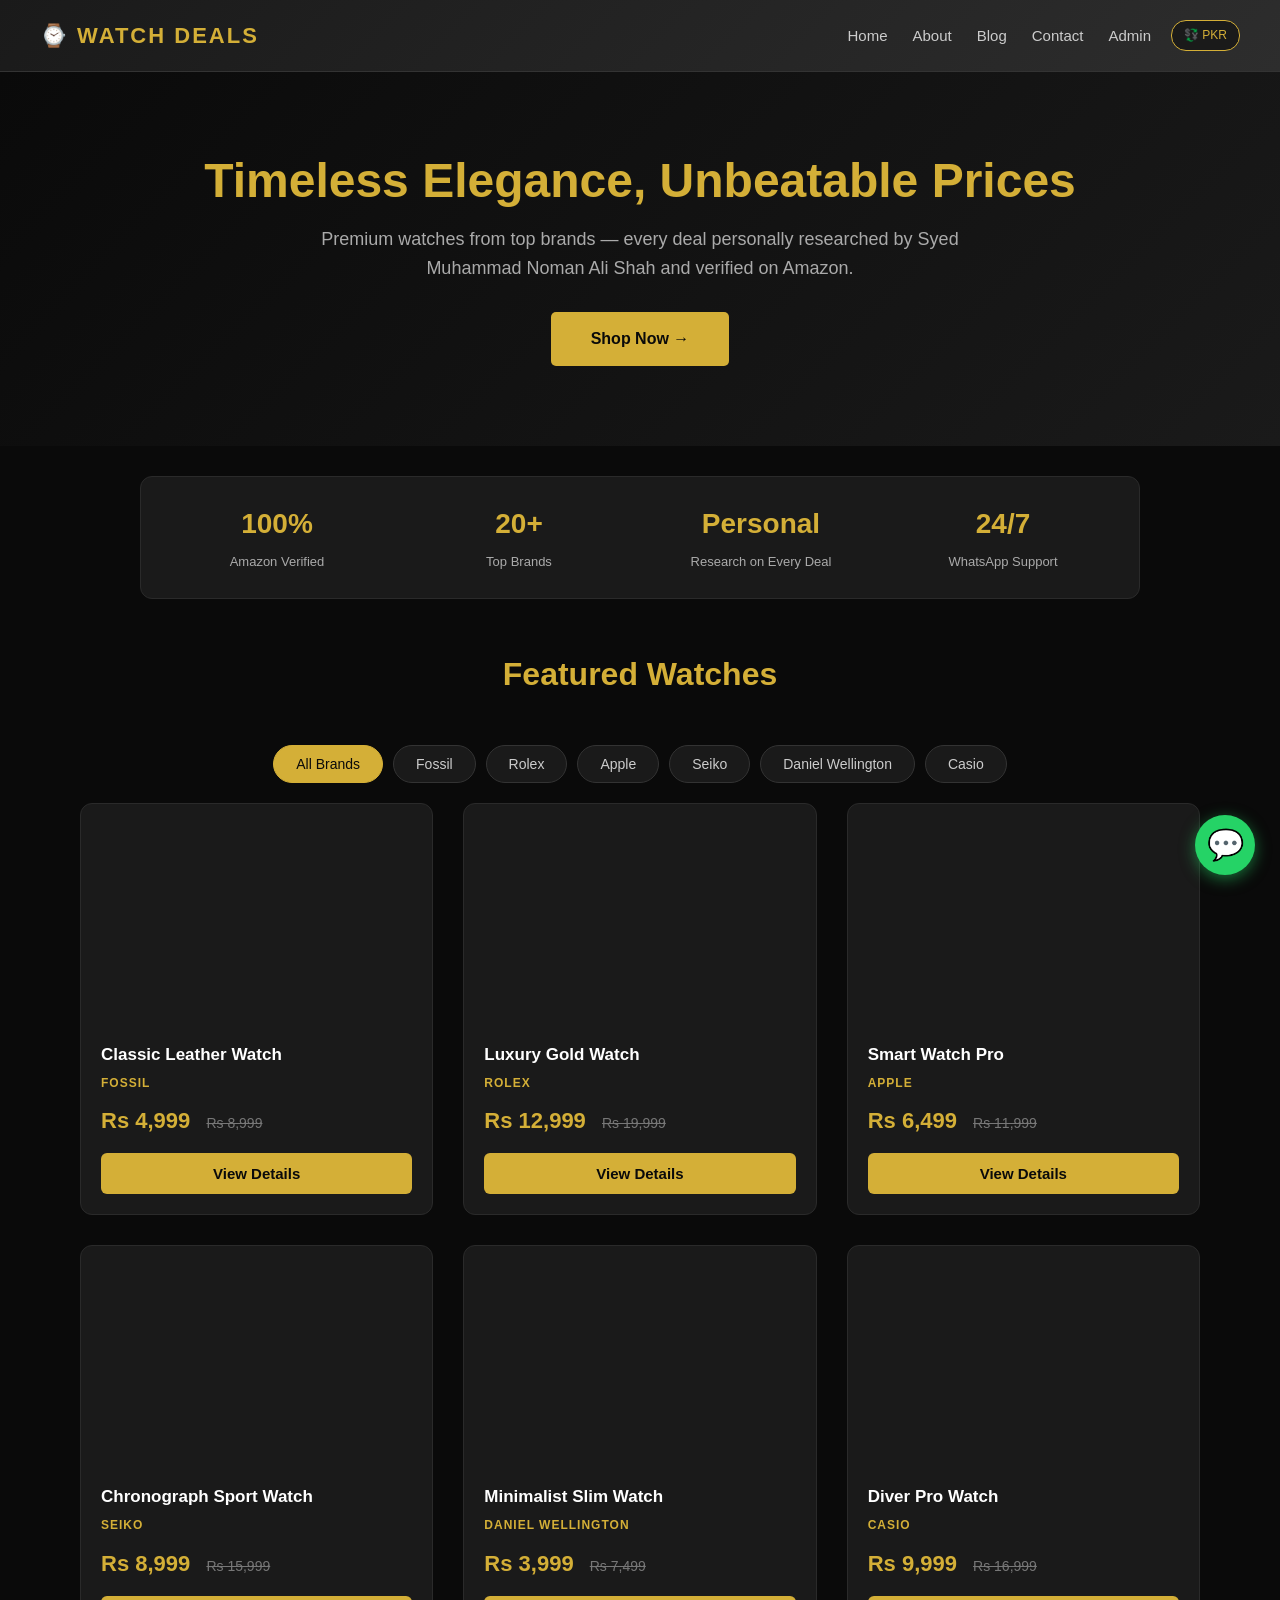
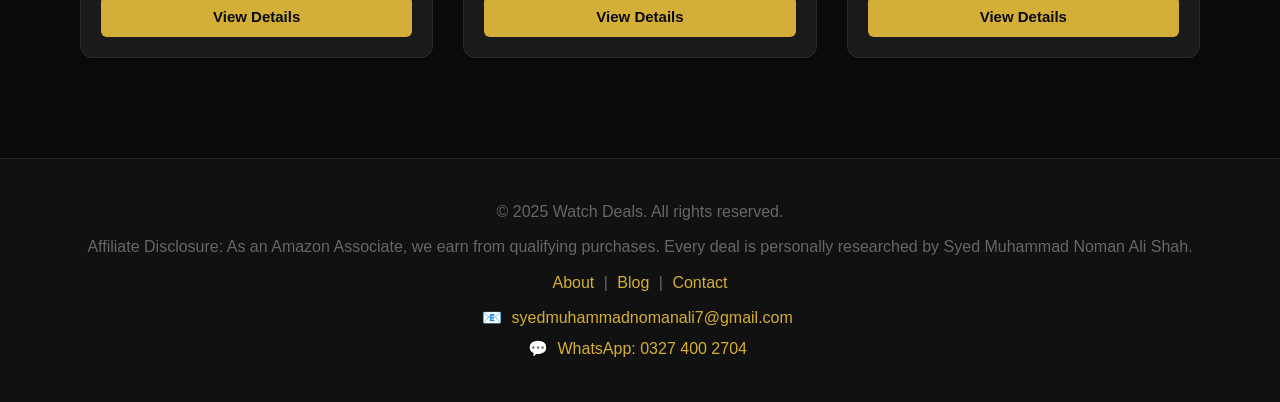
==== index.html @ 6b2c21fe "Update index.html" ====
<!DOCTYPE html>
<html lang="en">
<head>
  <meta charset="UTF-8">
  <meta name="viewport" content="width=device-width, initial-scale=1.0">
  <title>Luxury Watch Deals – Best Watches Online Pakistan | Amazon Verified</title>
  <meta name="description" content="Shop premium watches from top brands like Rolex, Casio, Seiko, Apple. Every deal researched on Amazon. Prices in your local currency.">
  <meta name="keywords" content="watches, luxury watches, smart watches, watch deals, buy watches online, Rolex Amazon, Casio, Seiko">
  <meta name="author" content="Syed Muhammad Noman Ali Shah">
  <link rel="canonical" href="https://watch-deals.vercel.app/">

  <script type="application/ld+json">
  {
    "@context": "https://schema.org",
    "@type": "Organization",
    "name": "Watch Deals",
    "founder": {
      "@type": "Person",
      "name": "Syed Muhammad Noman Ali Shah",
      "jobTitle": "Premium Watch Researcher",
      "email": "syedmuhammadnomanali7@gmail.com",
      "telephone": "+923274002704"
    }
  }
  </script>

  <style>
    :root { --gold: #d4af37; --gold-dark: #c49b2e; --dark-bg: #0a0a0a; --card-bg: #1a1a1a; --border: #2a2a2a; }
    * { margin: 0; padding: 0; box-sizing: border-box; }
    html { scroll-behavior: smooth; }
    body { font-family: 'Segoe UI', Arial, sans-serif; background: var(--dark-bg); color: #fff; line-height: 1.6; overflow-x: hidden; }
    img { max-width: 100%; display: block; }
    a { color: var(--gold); text-decoration: none; }

    header { background: linear-gradient(135deg, #1a1a1a, #2d2d2d); padding: 18px 40px; display: flex; justify-content: space-between; align-items: center; position: sticky; top: 0; z-index: 100; border-bottom: 1px solid #333; flex-wrap: wrap; gap: 10px; }
    .logo { font-size: 22px; font-weight: bold; color: var(--gold); letter-spacing: 2px; }
    nav { display: flex; flex-wrap: wrap; gap: 5px; align-items: center; }
    nav a { color: #ccc; margin-left: 20px; font-size: 15px; }
    nav a:hover { color: var(--gold); }
    .currency-badge { background: var(--card-bg); border: 1px solid var(--gold); color: var(--gold); padding: 5px 12px; border-radius: 15px; font-size: 12px; margin-left: 15px; }

    .hero { text-align: center; padding: 80px 20px; background: linear-gradient(135deg, #0a0a0a, #1a1a1a); }
    .hero h1 { font-size: 48px; color: var(--gold); margin-bottom: 15px; line-height: 1.2; }
    .hero p { font-size: 18px; color: #aaa; max-width: 650px; margin: 0 auto 30px; }
    .hero .btn { background: var(--gold); color: var(--dark-bg); padding: 14px 40px; border: none; border-radius: 5px; font-size: 16px; font-weight: bold; cursor: pointer; text-decoration: none; display: inline-block; transition: transform 0.2s; }
    .hero .btn:hover { transform: scale(1.05); }

    .trust-badges { display: flex; flex-wrap: wrap; gap: 20px; justify-content: center; margin: 30px auto; padding: 25px; background: var(--card-bg); border-radius: 12px; border: 1px solid var(--border); max-width: 1000px; }
    .trust-badge { text-align: center; flex: 1; min-width: 130px; }
    .trust-badge .num { font-size: 28px; color: var(--gold); font-weight: bold; }
    .trust-badge .label { color: #aaa; font-size: 13px; margin-top: 5px; }

    .section-title { text-align: center; font-size: 32px; color: var(--gold); margin: 50px 0 25px; padding: 0 20px; }

    .brand-filters { display: flex; flex-wrap: wrap; gap: 10px; padding: 20px 40px; max-width: 1200px; margin: 0 auto; justify-content: center; }
    .brand-btn { background: var(--card-bg); color: #ccc; border: 1px solid #333; padding: 10px 22px; border-radius: 25px; cursor: pointer; transition: all 0.3s; font-size: 14px; font-weight: 500; }
    .brand-btn.active, .brand-btn:hover { background: var(--gold); color: var(--dark-bg); border-color: var(--gold); }

    .products { display: grid; grid-template-columns: repeat(auto-fit, minmax(280px, 1fr)); gap: 30px; padding: 0 40px 60px; max-width: 1200px; margin: 0 auto; }
    .product-card { background: var(--card-bg); border-radius: 12px; overflow: hidden; border: 1px solid var(--border); transition: transform 0.3s, border-color 0.3s; cursor: pointer; display: flex; flex-direction: column; }
    .product-card:hover { transform: translateY(-5px); border-color: var(--gold); }
    .product-card img { width: 100%; height: 220px; object-fit: cover; transition: transform 0.4s; }
    .product-card:hover img { transform: scale(1.05); }
    .product-info { padding: 20px; display: flex; flex-direction: column; flex-grow: 1; }
    .product-info h3 { font-size: 17px; margin-bottom: 8px; color: #fff; line-height: 1.3; }
    .brand-tag { font-size: 12px; color: var(--gold); font-weight: 600; margin-bottom: 10px; text-transform: uppercase; letter-spacing: 1px; }
    .product-info .price { font-size: 22px; color: var(--gold); font-weight: bold; margin-bottom: 15px; margin-top: auto; }
    .product-info .price span { font-size: 14px; color: #777; text-decoration: line-through; margin-left: 10px; font-weight: normal; }
    .buy-btn { display: block; width: 100%; text-align: center; background: var(--gold); color: var(--dark-bg); padding: 12px; border-radius: 6px; text-decoration: none; font-weight: bold; transition: background 0.3s; border: none; cursor: pointer; font-size: 15px; }
    .buy-btn:hover { background: var(--gold-dark); }

    /* MODAL */
    .modal { display: none; position: fixed; top: 0; left: 0; width: 100%; height: 100%; background: rgba(0,0,0,0.9); z-index: 1000; justify-content: center; align-items: center; padding: 20px; overflow-y: auto; }
    .modal.active { display: flex; }
    .modal-content { background: var(--card-bg); border-radius: 16px; max-width: 950px; width: 100%; max-height: 90vh; overflow-y: auto; position: relative; border: 1px solid var(--border); }
    .modal-close { position: absolute; top: 15px; right: 15px; background: rgba(0,0,0,0.7); color: var(--gold); border: none; font-size: 28px; width: 40px; height: 40px; border-radius: 50%; cursor: pointer; z-index: 10; display: flex; align-items: center; justify-content: center; }
    .modal-close:hover { background: var(--gold); color: var(--dark-bg); }
    .modal-body { display: flex; gap: 25px; padding: 30px; }
    .modal-gallery { flex: 1; min-width: 250px; }
    .modal-main-img { width: 100%; height: 320px; object-fit: cover; border-radius: 10px; margin-bottom: 12px; background: #0a0a0a; }
    .modal-thumbnails { display: flex; gap: 8px; flex-wrap: wrap; }
    .modal-thumbnails img { width: 60px; height: 60px; object-fit: cover; border-radius: 6px; cursor: pointer; border: 2px solid transparent; transition: border-color 0.3s; }
    .modal-thumbnails img:hover, .modal-thumbnails img.active { border-color: var(--gold); }

    .modal-info { flex: 1; min-width: 250px; }
    .modal-info h2 { color: #fff; font-size: 22px; margin-bottom: 8px; }
    .modal-brand { color: var(--gold); font-size: 14px; font-weight: 600; text-transform: uppercase; letter-spacing: 1px; margin-bottom: 15px; }
    .modal-price { margin-bottom: 18px; }
    .modal-price .discounted { font-size: 28px; color: var(--gold); font-weight: bold; margin-right: 12px; }
    .modal-price .original { font-size: 16px; color: #777; text-decoration: line-through; }
    .modal-buy { font-size: 16px; padding: 15px; margin-bottom: 22px; }
    .modal-section-title { color: var(--gold); font-size: 14px; font-weight: 600; margin-bottom: 8px; margin-top: 18px; text-transform: uppercase; letter-spacing: 1px; border-bottom: 1px solid var(--border); padding-bottom: 6px; }
    .modal-desc { color: #ccc; font-size: 15px; line-height: 1.7; margin-bottom: 15px; }
    .modal-video iframe { width: 100%; height: 220px; border-radius: 10px; border: none; }

    footer { text-align: center; padding: 40px 20px; background: #111; color: #666; border-top: 1px solid #222; margin-top: 40px; }
    footer a { color: var(--gold); margin: 0 5px; }

    .whatsapp-float { position: fixed; bottom: 25px; right: 25px; width: 60px; height: 60px; background: #25D366; color: #fff; border-radius: 50%; display: flex; align-items: center; justify-content: center; font-size: 30px; text-decoration: none; box-shadow: 0 4px 15px rgba(37,211,102,0.5); z-index: 999; transition: transform 0.3s; }
    .whatsapp-float:hover { transform: scale(1.1); }

    @media (max-width: 900px) { .modal-body { flex-direction: column; } .modal-main-img { height: 250px; } }
    @media (max-width: 600px) {
      header { flex-direction: column; padding: 15px; gap: 12px; }
      nav { justify-content: center; width: 100%; }
      nav a { margin: 0 8px; font-size: 13px; }
      .hero h1 { font-size: 30px; }
      .section-title { font-size: 24px; }
      .products { padding: 0 15px 40px; gap: 20px; }
      .modal-body { padding: 20px; }
      .modal-info h2 { font-size: 19px; }
      .modal-price .discounted { font-size: 24px; }
      .whatsapp-float { width: 50px; height: 50px; font-size: 24px; bottom: 15px; right: 15px; }
    }
  </style>
  <link rel="icon" href="data:image/svg+xml,<svg xmlns=%22http://www.w3.org/2000/svg%22 viewBox=%220 0 100 100%22><text y=%22.9em%22 font-size=%2290%22>⌚</text></svg>">
</head>
<body>

<header>
  <div class="logo">⌚ WATCH DEALS</div>
  <nav>
    <a href="index.html">Home</a>
    <a href="about.html">About</a>
    <a href="blog.html">Blog</a>
    <a href="contact.html">Contact</a>
    <a href="admin.html">Admin</a>
    <span class="currency-badge" id="currencyBadge">💱 Loading...</span>
  </nav>
</header>

<section class="hero">
  <h1>Timeless Elegance, Unbeatable Prices</h1>
  <p>Premium watches from top brands — every deal personally researched by Syed Muhammad Noman Ali Shah and verified on Amazon.</p>
  <a href="#products" class="btn">Shop Now →</a>
</section>

<section class="trust-badges">
  <div class="trust-badge"><div class="num">100%</div><div class="label">Amazon Verified</div></div>
  <div class="trust-badge"><div class="num">20+</div><div class="label">Top Brands</div></div>
  <div class="trust-badge"><div class="num">Personal</div><div class="label">Research on Every Deal</div></div>
  <div class="trust-badge"><div class="num">24/7</div><div class="label">WhatsApp Support</div></div>
</section>

<h2 class="section-title" id="products">Featured Watches</h2>

<section class="brand-filters" id="brandFilters"></section>
<main class="products" id="productGrid"></main>

<div id="quickViewModal" class="modal" role="dialog" aria-modal="true">
  <div class="modal-content">
    <button class="modal-close" id="closeModal" aria-label="Close">&times;</button>
    <div class="modal-body">
      <div class="modal-gallery">
        <img id="modalMainImage" src="" alt="Product Image" class="modal-main-img">
        <div class="modal-thumbnails" id="modalThumbnails"></div>
      </div>
      <div class="modal-info">
        <h2 id="modalTitle"></h2>
        <p id="modalBrand" class="modal-brand"></p>
        <div class="modal-price">
          <span id="modalDiscountedPrice" class="discounted"></span>
          <span id="modalOriginalPrice" class="original"></span>
        </div>
        <a id="modalBuyBtn" href="#" target="_blank" rel="noopener noreferrer sponsored" class="buy-btn modal-buy">Buy Now on Amazon →</a>
        <div class="modal-section-title">📝 Description</div>
        <p id="modalDescription" class="modal-desc"></p>
        <div id="modalVideoSection" style="display:none;">
          <div class="modal-section-title">🎥 Video</div>
          <div id="modalVideoContainer" class="modal-video"></div>
        </div>
      </div>
    </div>
  </div>
</div>

<footer>
  <p>© 2025 Watch Deals. All rights reserved.</p>
  <p style="margin-top:10px;">Affiliate Disclosure: As an Amazon Associate, we earn from qualifying purchases. Every deal is personally researched by Syed Muhammad Noman Ali Shah.</p>
  <p style="margin-top:10px;">
    <a href="about.html">About</a> | <a href="blog.html">Blog</a> | <a href="contact.html">Contact</a>
  </p>
  <p style="margin-top:10px;">📧 <a href="mailto:syedmuhammadnomanali7@gmail.com">syedmuhammadnomanali7@gmail.com</a></p>
  <p style="margin-top:5px;">💬 <a href="https://wa.me/923274002704" target="_blank">WhatsApp: 0327 400 2704</a></p>
</footer>

<a href="https://wa.me/923274002704" class="whatsapp-float" target="_blank">💬</a>

<script>
// ============ CURRENCY RATES ============
const currencyRates = {
  PKR: { rate: 1, symbol: 'Rs ', code: 'PKR' },
  USD: { rate: 0.0036, symbol: '$', code: 'USD' },
  EUR: { rate: 0.0033, symbol: '€', code: 'EUR' },
  GBP: { rate: 0.0028, symbol: '£', code: 'GBP' },
  INR: { rate: 0.30, symbol: '₹', code: 'INR' },
  AED: { rate: 0.013, symbol: 'AED ', code: 'AED' },
  SAR: { rate: 0.013, symbol: 'SAR ', code: 'SAR' },
  CAD: { rate: 0.0049, symbol: 'C$', code: 'CAD' },
  AUD: { rate: 0.0055, symbol: 'A$', code: 'AUD' },
  BDT: { rate: 0.44, symbol: '৳', code: 'BDT' },
  MYR: { rate: 0.016, symbol: 'RM ', code: 'MYR' },
  TRY: { rate: 0.12, symbol: '₺', code: 'TRY' }
};

let currentCurrency = currencyRates.PKR;

// ============ TIMEZONE → COUNTRY MAP ============
const tzToCountry = {
  'Asia/Karachi': { code: 'PK', name: 'Pakistan', flag: '🇵🇰' },
  'Asia/Kolkata': { code: 'IN', name: 'India', flag: '🇮🇳' },
  'Asia/Calcutta': { code: 'IN', name: 'India', flag: '🇮🇳' },
  'Asia/Dhaka': { code: 'BD', name: 'Bangladesh', flag: '🇧🇩' },
  'Asia/Dubai': { code: 'AE', name: 'UAE', flag: '🇦🇪' },
  'Asia/Riyadh': { code: 'SA', name: 'Saudi Arabia', flag: '🇸🇦' },
  'Asia/Kuala_Lumpur': { code: 'MY', name: 'Malaysia', flag: '🇲🇾' },
  'Asia/Istanbul': { code: 'TR', name: 'Turkey', flag: '🇹🇷' },
  'Asia/Tokyo': { code: 'JP', name: 'Japan', flag: '🇯🇵' },
  'Asia/Shanghai': { code: 'CN', name: 'China', flag: '🇨🇳' },
  'Asia/Singapore': { code: 'SG', name: 'Singapore', flag: '🇸🇬' },
  'America/New_York': { code: 'US', name: 'USA', flag: '🇺🇸' },
  'America/Los_Angeles': { code: 'US', name: 'USA', flag: '🇺🇸' },
  'America/Chicago': { code: 'US', name: 'USA', flag: '🇺🇸' },
  'America/Denver': { code: 'US', name: 'USA', flag: '🇺🇸' },
  'America/Toronto': { code: 'CA', name: 'Canada', flag: '🇨🇦' },
  'America/Vancouver': { code: 'CA', name: 'Canada', flag: '🇨🇦' },
  'Europe/London': { code: 'GB', name: 'UK', flag: '🇬🇧' },
  'Europe/Paris': { code: 'FR', name: 'France', flag: '🇫🇷' },
  'Europe/Berlin': { code: 'DE', name: 'Germany', flag: '🇩🇪' },
  'Europe/Rome': { code: 'IT', name: 'Italy', flag: '🇮🇹' },
  'Europe/Madrid': { code: 'ES', name: 'Spain', flag: '🇪🇸' },
  'Europe/Amsterdam': { code: 'NL', name: 'Netherlands', flag: '🇳🇱' },
  'Australia/Sydney': { code: 'AU', name: 'Australia', flag: '🇦🇺' },
  'Australia/Melbourne': { code: 'AU', name: 'Australia', flag: '🇦🇺' }
};

let currentCountry = { code: 'PK', name: 'Pakistan', flag: '🇵🇰' };

function detectCountry() {
  try {
    const tz = Intl.DateTimeFormat().resolvedOptions().timeZone || '';
    currentCountry = tzToCountry[tz] || { code: 'XX', name: 'Unknown', flag: '🌍' };
  } catch (err) {
    currentCountry = { code: 'XX', name: 'Unknown', flag: '🌍' };
  }
}

// ============ TIMEZONE → CURRENCY MAP ============
function detectCurrency() {
  let currencyCode = 'PKR';
  try {
    const tz = Intl.DateTimeFormat().resolvedOptions().timeZone || '';
    const tzMap = {
      'Asia/Karachi': 'PKR', 'Asia/Kolkata': 'INR', 'Asia/Calcutta': 'INR',
      'Asia/Dhaka': 'BDT', 'Asia/Dubai': 'AED', 'Asia/Riyadh': 'SAR',
      'Asia/Kuala_Lumpur': 'MYR', 'Asia/Istanbul': 'TRY', 'Asia/Tokyo': 'USD',
      'America/New_York': 'USD', 'America/Los_Angeles': 'USD', 'America/Chicago': 'USD',
      'America/Denver': 'USD', 'America/Toronto': 'CAD', 'America/Vancouver': 'CAD',
      'Europe/London': 'GBP', 'Europe/Paris': 'EUR', 'Europe/Berlin': 'EUR',
      'Europe/Rome': 'EUR', 'Europe/Madrid': 'EUR', 'Europe/Amsterdam': 'EUR',
      'Europe/Brussels': 'EUR', 'Australia/Sydney': 'AUD', 'Australia/Melbourne': 'AUD'
    };
    currencyCode = tzMap[tz] || 'PKR';
  } catch (err) { currencyCode = 'PKR'; }
  currentCurrency = currencyRates[currencyCode] || currencyRates.PKR;
  document.getElementById('currencyBadge').textContent = `💱 ${currentCurrency.code}`;
  
  // Country bhi detect karen
  detectCountry();
  
  renderProducts(products);
}

function convertPrice(pkrPrice) {
  const converted = pkrPrice * currentCurrency.rate;
  if (currentCurrency.code === 'PKR' || currentCurrency.code === 'INR' || currentCurrency.code === 'BDT') {
    return currentCurrency.symbol + Math.round(converted).toLocaleString();
  }
  return currentCurrency.symbol + converted.toFixed(2);
}

// ============ PRODUCT DATA ============
const defaultProducts = [
  {
    id: 1, name: "Classic Leather Watch", brand: "Fossil",
    originalPrice: 8999, discountedPrice: 4999,
    description: "Premium leather strap with stainless steel case. Water resistant. Verified on Amazon.",
    mainImage: "https://images.unsplash.com/photo-1524592094714-0f0654e20314?w=600&h=400&fit=crop",
    images: [
      "https://images.unsplash.com/photo-1524592094714-0f0654e20314?w=600&h=400&fit=crop",
      "https://images.unsplash.com/photo-1523170335258-f5ed11844a49?w=600&h=400&fit=crop"
    ],
    video: "",
    affiliateLink: "https://amzn.to/3TVOvP0"
  },
  {
    id: 2, name: "Luxury Gold Watch", brand: "Rolex",
    originalPrice: 19999, discountedPrice: 12999,
    description: "Elegant gold-plated design. Automatic movement, sapphire crystal. A timeless classic for any occasion.",
    mainImage: "https://images.unsplash.com/photo-1523170335258-f5ed11844a49?w=600&h=400&fit=crop",
    images: ["https://images.unsplash.com/photo-1523170335258-f5ed11844a49?w=600&h=400&fit=crop"],
    video: "",
    affiliateLink: "https://amzn.to/47LIvvw"
  },
  {
    id: 3, name: "Smart Watch Pro", brand: "Apple",
    originalPrice: 11999, discountedPrice: 6499,
    description: "AMOLED display, heart rate monitor, GPS tracking. Available on Amazon with fast delivery.",
    mainImage: "https://images.unsplash.com/photo-1547996160-81dfa63595aa?w=600&h=400&fit=crop",
    images: ["https://images.unsplash.com/photo-1547996160-81dfa63595aa?w=600&h=400&fit=crop"],
    video: "",
    affiliateLink: "https://amzn.to/4ySjdYH"
  },
  {
    id: 4, name: "Chronograph Sport Watch", brand: "Seiko",
    originalPrice: 15999, discountedPrice: 8999,
    description: "Chronograph with tachymeter bezel. Japanese movement, stainless steel construction.",
    mainImage: "https://images.unsplash.com/photo-1522312346375-d1a52e2b99b3?w=600&h=400&fit=crop",
    images: ["https://images.unsplash.com/photo-1522312346375-d1a52e2b99b3?w=600&h=400&fit=crop"],
    video: "",
    affiliateLink: "https://amzn.to/4hQEJG5"
  },
  {
    id: 5, name: "Minimalist Slim Watch", brand: "Daniel Wellington",
    originalPrice: 7499, discountedPrice: 3999,
    description: "Ultra-slim minimalist design with mesh strap. Lightweight and comfortable for everyday wear.",
    mainImage: "https://images.unsplash.com/photo-1594534475808-b18fc33b045e?w=600&h=400&fit=crop",
    images: ["https://images.unsplash.com/photo-1594534475808-b18fc33b045e?w=600&h=400&fit=crop"],
    video: "",
    affiliateLink: "https://amzn.to/3TVOvP0"
  },
  {
    id: 6, name: "Diver Pro Watch", brand: "Casio",
    originalPrice: 16999, discountedPrice: 9999,
    description: "200m water resistant, luminous hands, screw-down crown. Built for adventure.",
    mainImage: "https://images.unsplash.com/photo-1526045431048-f857369baa09?w=600&h=400&fit=crop",
    images: ["https://images.unsplash.com/photo-1526045431048-f857369baa09?w=600&h=400&fit=crop"],
    video: "",
    affiliateLink: "https://amzn.to/4yyoT9v"
  }
];

let products = JSON.parse(localStorage.getItem('watchProducts')) || defaultProducts;
if (!localStorage.getItem('watchProducts')) {
  localStorage.setItem('watchProducts', JSON.stringify(defaultProducts));
}

// ============ RENDER ============
function renderBrandFilters() {
  const brands = ['all', ...new Set(products.map(p => p.brand))];
  const container = document.getElementById('brandFilters');
  container.innerHTML = brands.map(b => 
    `<button class="brand-btn ${b === 'all' ? 'active' : ''}" data-brand="${b}">${b === 'all' ? 'All Brands' : b}</button>`
  ).join('');
  container.querySelectorAll('.brand-btn').forEach(btn => {
    btn.addEventListener('click', () => {
      container.querySelectorAll('.brand-btn').forEach(b => b.classList.remove('active'));
      btn.classList.add('active');
      const brand = btn.dataset.brand;
      const filtered = brand === 'all' ? products : products.filter(p => p.brand === brand);
      renderProducts(filtered);
    });
  });
}

function renderProducts(list) {
  const grid = document.getElementById('productGrid');
  if (!grid) return;
  grid.innerHTML = list.map(p => `
    <div class="product-card" onclick="openQuickView(${p.id})">
      <img src="${p.mainImage}" alt="${p.name} - ${p.brand}" loading="lazy" onerror="this.src='https://via.placeholder.com/600x400/1a1a1a/d4af37?text=Watch'">
      <div class="product-info">
        <h3>${p.name}</h3>
        <p class="brand-tag">${p.brand}</p>
        <div class="price">${convertPrice(p.discountedPrice)} <span>${convertPrice(p.originalPrice)}</span></div>
        <button class="buy-btn">View Details</button>
      </div>
    </div>
  `).join('');
}

function openQuickView(id) {
  const product = products.find(p => p.id === id);
  if (!product) return;

  const images = (product.images && product.images.length > 0) ? product.images : [product.mainImage];

  const mainImg = document.getElementById('modalMainImage');
  mainImg.src = images[0];
  mainImg.alt = product.name;
  mainImg.onerror = function() { this.src = 'https://via.placeholder.com/600x400/1a1a1a/d4af37?text=Watch'; };

  const thumbs = document.getElementById('modalThumbnails');
  if (images.length > 1) {
    thumbs.innerHTML = images.map((img, i) => 
      `<img src="${img}" alt="View ${i+1}" class="${i === 0 ? 'active' : ''}" onclick="switchModalImage('${img.replace(/'/g, "\\'")}', this)">`
    ).join('');
    thumbs.style.display = 'flex';
  } else {
    thumbs.innerHTML = '';
    thumbs.style.display = 'none';
  }

  document.getElementById('modalTitle').textContent = product.name;
  document.getElementById('modalBrand').textContent = product.brand;
  document.getElementById('modalDiscountedPrice').textContent = convertPrice(product.discountedPrice);
  document.getElementById('modalOriginalPrice').textContent = convertPrice(product.originalPrice);
  document.getElementById('modalDescription').textContent = product.description || 'No description available.';
  document.getElementById('modalBuyBtn').href = product.affiliateLink;

  const videoSection = document.getElementById('modalVideoSection');
  const videoContainer = document.getElementById('modalVideoContainer');
  if (product.video && product.video.trim() !== '') {
    videoContainer.innerHTML = `<iframe src="${product.video}" allowfullscreen title="${product.name} video"></iframe>`;
    videoSection.style.display = 'block';
  } else {
    videoContainer.innerHTML = '';
    videoSection.style.display = 'none';
  }

  document.getElementById('modalBuyBtn').onclick = () => trackClick(product);

  document.getElementById('quickViewModal').classList.add('active');
  document.body.style.overflow = 'hidden';
}

function switchModalImage(url, el) {
  document.getElementById('modalMainImage').src = url;
  document.querySelectorAll('.modal-thumbnails img').forEach(t => t.classList.remove('active'));
  el.classList.add('active');
}

function closeModal() {
  document.getElementById('quickViewModal').classList.remove('active');
  document.body.style.overflow = '';
}

// ============ TRACK CLICK WITH COUNTRY ============
function trackClick(product) {
  let clicks = JSON.parse(localStorage.getItem('watchClicks')) || [];
  clicks.push({
    productId: product.id,
    productName: product.name,
    brand: product.brand,
    currency: currentCurrency.code,
    country: currentCountry.name,
    countryCode: currentCountry.code,
    countryFlag: currentCountry.flag,
    date: new Date().toISOString().split('T')[0],
    timestamp: Date.now()
  });
  localStorage.setItem('watchClicks', JSON.stringify(clicks));
}

// ============ INIT ============
document.addEventListener('DOMContentLoaded', () => {
  renderBrandFilters();
  renderProducts(products);
  detectCurrency();

  document.getElementById('closeModal').addEventListener('click', closeModal);
  document.getElementById('quickViewModal').addEventListener('click', (e) => {
    if (e.target.id === 'quickViewModal') closeModal();
  });
  document.addEventListener('keydown', (e) => {
    if (e.key === 'Escape') closeModal();
  });
});
</script>

</body>
</html>
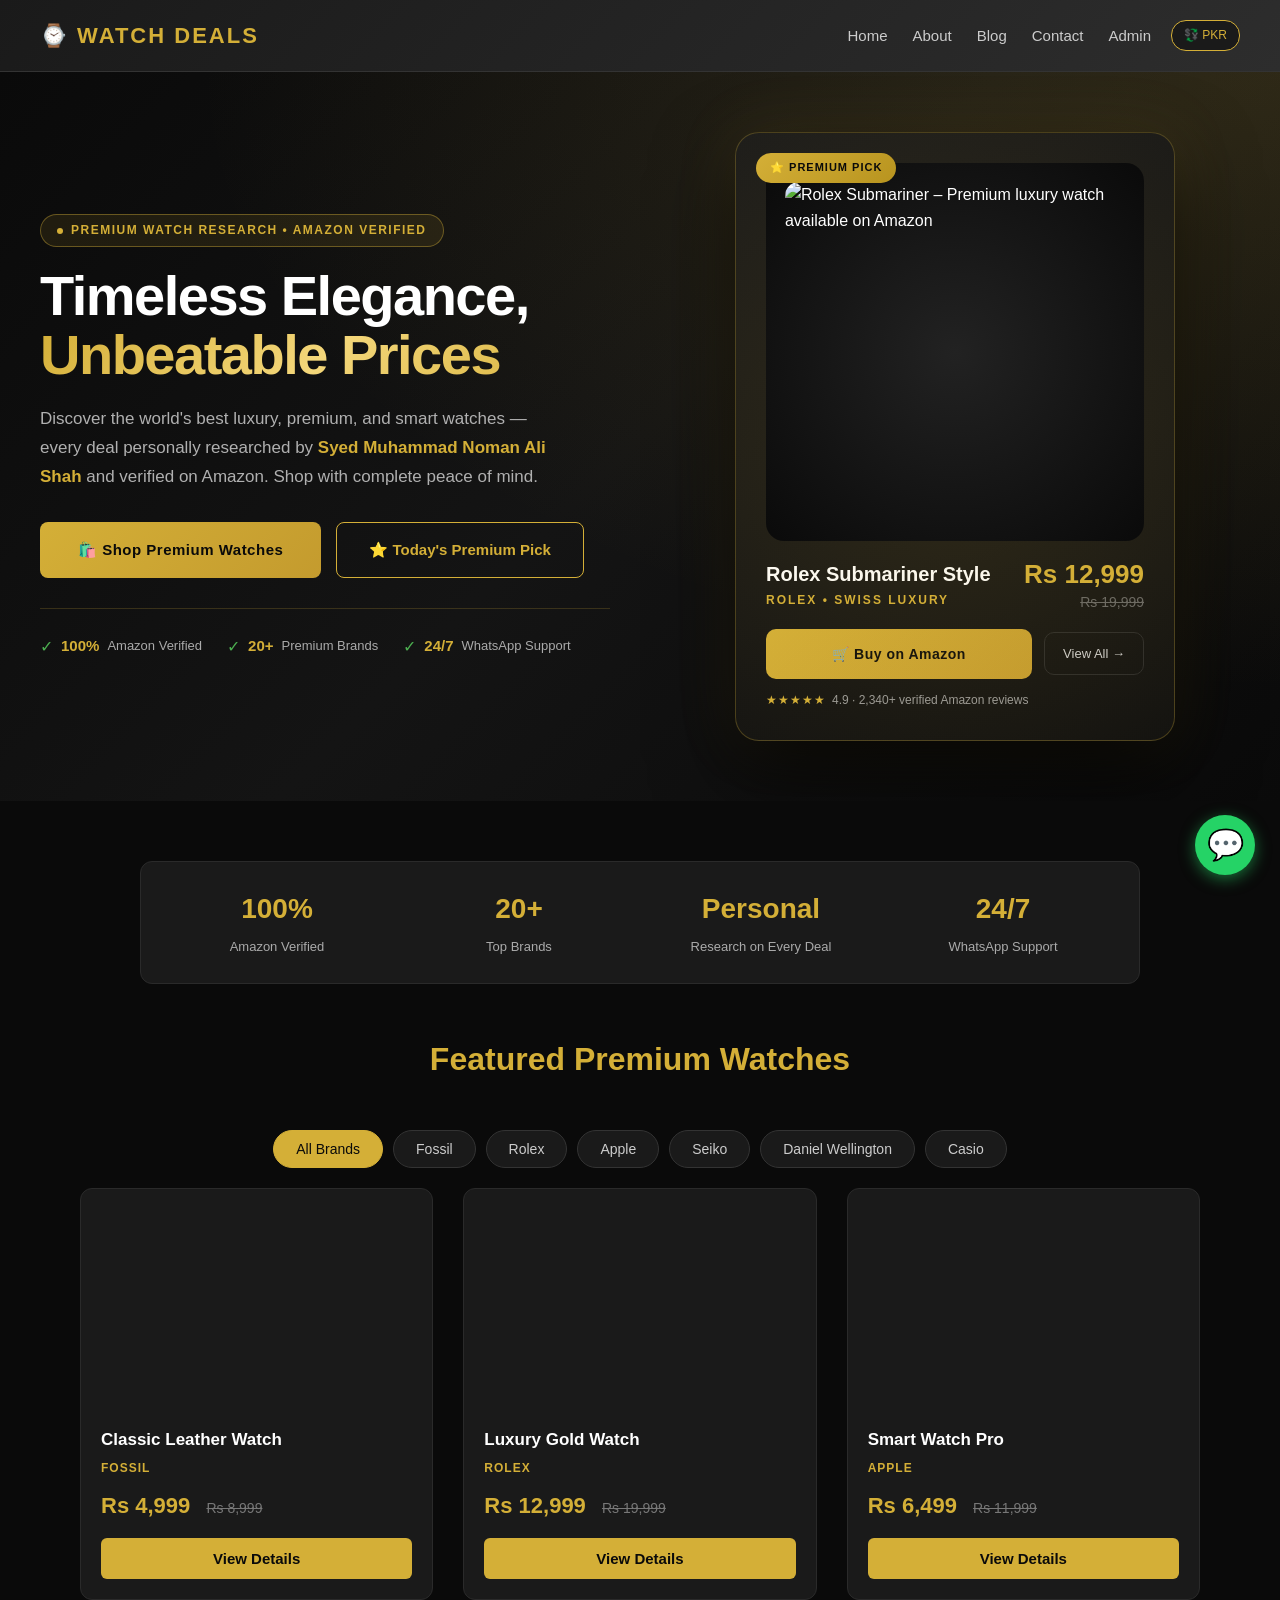
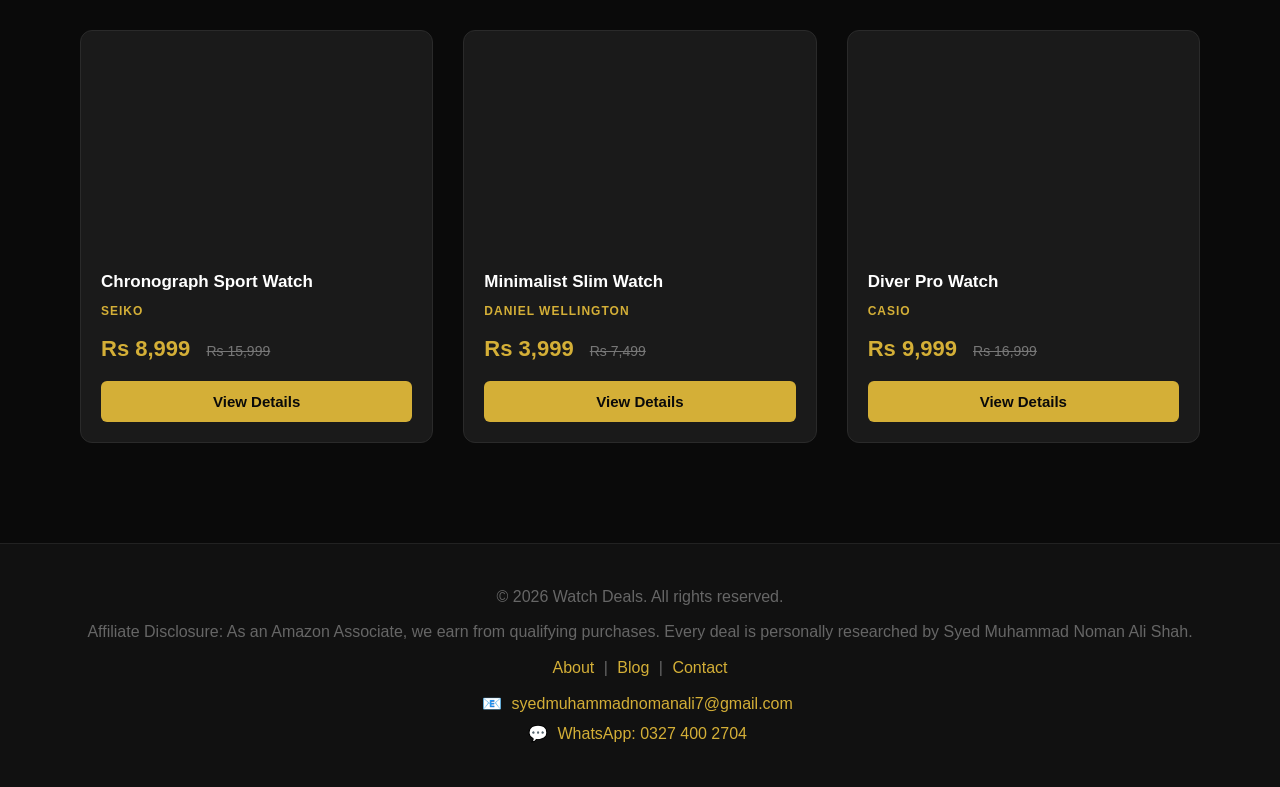
==== commit 1da43b54: "Update index.html" ====
--- a/index.html
+++ b/index.html
@@ -3,24 +3,38 @@
 <head>
   <meta charset="UTF-8">
   <meta name="viewport" content="width=device-width, initial-scale=1.0">
-  <title>Luxury Watch Deals – Best Watches Online Pakistan | Amazon Verified</title>
-  <meta name="description" content="Shop premium watches from top brands like Rolex, Casio, Seiko, Apple. Every deal researched on Amazon. Prices in your local currency.">
-  <meta name="keywords" content="watches, luxury watches, smart watches, watch deals, buy watches online, Rolex Amazon, Casio, Seiko">
+  <title>Watch Deals – Best Luxury, Premium & Smart Watches Online 2026 | Amazon Verified</title>
+  <meta name="description" content="Shop the best luxury watches, premium watches, smartwatches, and affordable watch deals online. Rolex, Casio, Seiko, Apple, Fossil, Omega — every deal personally researched by Syed Muhammad Noman Ali Shah and verified on Amazon.">
+  <meta name="keywords" content="best watches, luxury watches, premium watches, watch deals, buy watches online, Amazon watches, Rolex watches, Casio watches, Seiko watches, smartwatches, affordable watches, best watches for men 2026, dive watches, dress watches, automatic watches, watch deals Pakistan">
   <meta name="author" content="Syed Muhammad Noman Ali Shah">
-  <link rel="canonical" href="https://watch-deals.vercel.app/">
+  <meta name="robots" content="index, follow, max-image-preview:large">
+  <link rel="canonical" href="https://watch-deals-ruddy.vercel.app/index.html">
+
+  <meta property="og:title" content="Watch Deals – Best Luxury & Premium Watches Online">
+  <meta property="og:description" content="Premium watches from Rolex, Casio, Seiko, Apple & more — verified on Amazon.">
+  <meta property="og:type" content="website">
+  <meta property="og:url" content="https://watch-deals-ruddy.vercel.app/index.html">
+  <meta property="og:image" content="https://images.unsplash.com/photo-1523170335258-f5ed11844a49?w=1200&h=630&fit=crop">
+
+  <meta name="twitter:card" content="summary_large_image">
+  <meta name="twitter:title" content="Watch Deals – Best Luxury & Premium Watches Online">
+  <meta name="twitter:description" content="Premium watches — personally researched, Amazon verified.">
 
   <script type="application/ld+json">
   {
     "@context": "https://schema.org",
     "@type": "Organization",
     "name": "Watch Deals",
+    "url": "https://watch-deals-ruddy.vercel.app/",
+    "logo": "https://watch-deals-ruddy.vercel.app/favicon.png",
     "founder": {
       "@type": "Person",
       "name": "Syed Muhammad Noman Ali Shah",
       "jobTitle": "Premium Watch Researcher",
       "email": "syedmuhammadnomanali7@gmail.com",
       "telephone": "+923274002704"
-    }
+    },
+    "sameAs": []
   }
   </script>
 
@@ -39,13 +53,60 @@
     nav a:hover { color: var(--gold); }
     .currency-badge { background: var(--card-bg); border: 1px solid var(--gold); color: var(--gold); padding: 5px 12px; border-radius: 15px; font-size: 12px; margin-left: 15px; }
 
-    .hero { text-align: center; padding: 80px 20px; background: linear-gradient(135deg, #0a0a0a, #1a1a1a); }
-    .hero h1 { font-size: 48px; color: var(--gold); margin-bottom: 15px; line-height: 1.2; }
-    .hero p { font-size: 18px; color: #aaa; max-width: 650px; margin: 0 auto 30px; }
-    .hero .btn { background: var(--gold); color: var(--dark-bg); padding: 14px 40px; border: none; border-radius: 5px; font-size: 16px; font-weight: bold; cursor: pointer; text-decoration: none; display: inline-block; transition: transform 0.2s; }
-    .hero .btn:hover { transform: scale(1.05); }
-
-    .trust-badges { display: flex; flex-wrap: wrap; gap: 20px; justify-content: center; margin: 30px auto; padding: 25px; background: var(--card-bg); border-radius: 12px; border: 1px solid var(--border); max-width: 1000px; }
+    /* ============================================
+       PREMIUM HERO — REDESIGNED
+       ============================================ */
+    .hero { position: relative; padding: 60px 40px; background: radial-gradient(ellipse at top right, rgba(212, 175, 55, 0.15), transparent 60%), linear-gradient(135deg, #0a0a0a 0%, #141414 50%, #0a0a0a 100%); overflow: hidden; }
+    .hero-inner { max-width: 1200px; margin: 0 auto; display: grid; grid-template-columns: 1fr 1fr; gap: 60px; align-items: center; position: relative; z-index: 2; }
+    
+    .hero-left { display: flex; flex-direction: column; }
+    .hero-eyebrow { display: inline-flex; align-items: center; gap: 8px; background: rgba(212, 175, 55, 0.1); border: 1px solid rgba(212, 175, 55, 0.4); color: var(--gold); padding: 6px 16px; border-radius: 25px; font-size: 12px; font-weight: 600; letter-spacing: 1.5px; text-transform: uppercase; width: fit-content; margin-bottom: 20px; }
+    .hero-eyebrow .dot { width: 6px; height: 6px; background: var(--gold); border-radius: 50%; animation: pulseDot 1.5s infinite; }
+    @keyframes pulseDot { 0%, 100% { opacity: 1; } 50% { opacity: 0.3; } }
+
+    .hero h1 { font-size: 56px; color: #fff; margin-bottom: 20px; line-height: 1.05; font-weight: 800; letter-spacing: -1.5px; }
+    .hero h1 .gold-text { color: var(--gold); display: block; font-weight: 900; background: linear-gradient(135deg, #d4af37 0%, #f4d77a 50%, #d4af37 100%); -webkit-background-clip: text; -webkit-text-fill-color: transparent; background-clip: text; }
+    .hero p.subtitle { font-size: 17px; color: #b0b0b0; max-width: 520px; margin-bottom: 30px; line-height: 1.7; }
+
+    .hero-cta-row { display: flex; flex-wrap: wrap; gap: 15px; margin-bottom: 30px; }
+    .hero .btn-primary-cta { background: linear-gradient(135deg, var(--gold), var(--gold-dark)); color: var(--dark-bg); padding: 16px 38px; border: none; border-radius: 8px; font-size: 15px; font-weight: 800; cursor: pointer; text-decoration: none; display: inline-flex; align-items: center; gap: 10px; transition: transform 0.3s, box-shadow 0.3s; letter-spacing: 0.5px; }
+    .hero .btn-primary-cta:hover { transform: translateY(-3px); box-shadow: 0 10px 30px rgba(212, 175, 55, 0.4); }
+    .hero .btn-secondary-cta { background: transparent; color: var(--gold); padding: 15px 32px; border: 1.5px solid var(--gold); border-radius: 8px; font-size: 15px; font-weight: 700; cursor: pointer; text-decoration: none; display: inline-flex; align-items: center; gap: 8px; transition: all 0.3s; }
+    .hero .btn-secondary-cta:hover { background: var(--gold); color: var(--dark-bg); }
+
+    .hero-mini-trust { display: flex; flex-wrap: wrap; gap: 25px; padding-top: 25px; border-top: 1px solid rgba(212, 175, 55, 0.2); }
+    .hero-mini-trust div { display: flex; align-items: center; gap: 8px; color: #aaa; font-size: 13px; }
+    .hero-mini-trust div strong { color: var(--gold); font-size: 15px; }
+    .hero-mini-trust .tick { color: #4caf50; font-size: 16px; }
+
+    /* RIGHT — Premium Watch Showcase */
+    .hero-right { position: relative; display: flex; justify-content: center; align-items: center; }
+    .premium-watch-card { position: relative; background: linear-gradient(160deg, #1a1a1a, #0f0f0f); border: 1px solid rgba(212, 175, 55, 0.3); border-radius: 24px; padding: 30px; box-shadow: 0 30px 80px rgba(0, 0, 0, 0.8), 0 0 60px rgba(212, 175, 55, 0.15); width: 100%; max-width: 440px; overflow: hidden; }
+    .premium-watch-card::before { content: ''; position: absolute; top: -50%; right: -50%; width: 200%; height: 200%; background: radial-gradient(circle, rgba(212, 175, 55, 0.15), transparent 60%); animation: rotateGlow 8s linear infinite; pointer-events: none; }
+    @keyframes rotateGlow { from { transform: rotate(0deg); } to { transform: rotate(360deg); } }
+
+    .premium-badge-top { position: absolute; top: 20px; left: 20px; background: linear-gradient(135deg, #d4af37, #b8941f); color: #0a0a0a; padding: 6px 14px; border-radius: 20px; font-size: 11px; font-weight: 800; letter-spacing: 1px; text-transform: uppercase; z-index: 3; }
+    .premium-watch-img-wrap { position: relative; border-radius: 18px; overflow: hidden; background: radial-gradient(circle at center, #222, #0a0a0a); aspect-ratio: 1/1; display: flex; align-items: center; justify-content: center; margin-bottom: 20px; }
+    .premium-watch-img-wrap img { width: 90%; height: 90%; object-fit: cover; border-radius: 14px; transition: transform 0.6s ease; position: relative; z-index: 2; }
+    .premium-watch-card:hover .premium-watch-img-wrap img { transform: scale(1.08) rotate(-2deg); }
+
+    .premium-info-row { display: flex; justify-content: space-between; align-items: flex-start; gap: 15px; margin-bottom: 15px; }
+    .premium-info-row h3 { color: #fff; font-size: 20px; font-weight: 700; line-height: 1.3; margin-bottom: 4px; }
+    .premium-info-row .brand-line { color: var(--gold); font-size: 12px; font-weight: 700; letter-spacing: 2px; text-transform: uppercase; }
+    .premium-price { text-align: right; flex-shrink: 0; }
+    .premium-price .now { color: var(--gold); font-size: 26px; font-weight: 900; display: block; line-height: 1; }
+    .premium-price .was { color: #666; font-size: 14px; text-decoration: line-through; margin-top: 4px; display: block; }
+
+    .premium-cta { display: flex; align-items: center; gap: 12px; }
+    .premium-cta .buy-now { flex: 1; background: linear-gradient(135deg, var(--gold), var(--gold-dark)); color: var(--dark-bg); padding: 14px; border: none; border-radius: 10px; font-weight: 800; font-size: 14px; cursor: pointer; text-decoration: none; text-align: center; transition: all 0.3s; letter-spacing: 0.5px; }
+    .premium-cta .buy-now:hover { transform: translateY(-2px); box-shadow: 0 8px 25px rgba(212, 175, 55, 0.5); }
+    .premium-cta .details-btn { background: transparent; border: 1px solid var(--border); color: #ccc; padding: 13px 18px; border-radius: 10px; cursor: pointer; font-size: 13px; transition: all 0.3s; }
+    .premium-cta .details-btn:hover { border-color: var(--gold); color: var(--gold); }
+
+    .premium-rating { display: flex; align-items: center; gap: 6px; margin-top: 12px; font-size: 12px; color: #999; }
+    .premium-rating .stars { color: var(--gold); letter-spacing: 1px; }
+
+    .trust-badges { display: flex; flex-wrap: wrap; gap: 20px; justify-content: center; margin: 60px auto 20px; padding: 25px; background: var(--card-bg); border-radius: 12px; border: 1px solid var(--border); max-width: 1000px; }
     .trust-badge { text-align: center; flex: 1; min-width: 130px; }
     .trust-badge .num { font-size: 28px; color: var(--gold); font-weight: bold; }
     .trust-badge .label { color: #aaa; font-size: 13px; margin-top: 5px; }
@@ -69,7 +130,6 @@
     .buy-btn { display: block; width: 100%; text-align: center; background: var(--gold); color: var(--dark-bg); padding: 12px; border-radius: 6px; text-decoration: none; font-weight: bold; transition: background 0.3s; border: none; cursor: pointer; font-size: 15px; }
     .buy-btn:hover { background: var(--gold-dark); }
 
-    /* MODAL */
     .modal { display: none; position: fixed; top: 0; left: 0; width: 100%; height: 100%; background: rgba(0,0,0,0.9); z-index: 1000; justify-content: center; align-items: center; padding: 20px; overflow-y: auto; }
     .modal.active { display: flex; }
     .modal-content { background: var(--card-bg); border-radius: 16px; max-width: 950px; width: 100%; max-height: 90vh; overflow-y: auto; position: relative; border: 1px solid var(--border); }
@@ -81,7 +141,6 @@
     .modal-thumbnails { display: flex; gap: 8px; flex-wrap: wrap; }
     .modal-thumbnails img { width: 60px; height: 60px; object-fit: cover; border-radius: 6px; cursor: pointer; border: 2px solid transparent; transition: border-color 0.3s; }
     .modal-thumbnails img:hover, .modal-thumbnails img.active { border-color: var(--gold); }
-
     .modal-info { flex: 1; min-width: 250px; }
     .modal-info h2 { color: #fff; font-size: 22px; margin-bottom: 8px; }
     .modal-brand { color: var(--gold); font-size: 14px; font-weight: 600; text-transform: uppercase; letter-spacing: 1px; margin-bottom: 15px; }
@@ -99,12 +158,25 @@
     .whatsapp-float { position: fixed; bottom: 25px; right: 25px; width: 60px; height: 60px; background: #25D366; color: #fff; border-radius: 50%; display: flex; align-items: center; justify-content: center; font-size: 30px; text-decoration: none; box-shadow: 0 4px 15px rgba(37,211,102,0.5); z-index: 999; transition: transform 0.3s; }
     .whatsapp-float:hover { transform: scale(1.1); }
 
+    @media (max-width: 992px) {
+      .hero-inner { grid-template-columns: 1fr; gap: 40px; text-align: center; }
+      .hero-left { align-items: center; }
+      .hero p.subtitle { margin-left: auto; margin-right: auto; }
+      .hero-mini-trust { justify-content: center; }
+      .hero h1 { font-size: 42px; }
+    }
     @media (max-width: 900px) { .modal-body { flex-direction: column; } .modal-main-img { height: 250px; } }
     @media (max-width: 600px) {
       header { flex-direction: column; padding: 15px; gap: 12px; }
       nav { justify-content: center; width: 100%; }
       nav a { margin: 0 8px; font-size: 13px; }
-      .hero h1 { font-size: 30px; }
+      .hero { padding: 40px 20px; }
+      .hero h1 { font-size: 32px; letter-spacing: -0.5px; }
+      .hero p.subtitle { font-size: 15px; }
+      .hero .btn-primary-cta, .hero .btn-secondary-cta { padding: 14px 25px; font-size: 14px; }
+      .premium-watch-card { padding: 20px; }
+      .premium-info-row { flex-direction: column; gap: 8px; }
+      .premium-price { text-align: left; }
       .section-title { font-size: 24px; }
       .products { padding: 0 15px 40px; gap: 20px; }
       .modal-body { padding: 20px; }
@@ -129,10 +201,59 @@
   </nav>
 </header>
 
+<!-- ============ PREMIUM HERO ============ -->
 <section class="hero">
-  <h1>Timeless Elegance, Unbeatable Prices</h1>
-  <p>Premium watches from top brands — every deal personally researched by Syed Muhammad Noman Ali Shah and verified on Amazon.</p>
-  <a href="#products" class="btn">Shop Now →</a>
+  <div class="hero-inner">
+    <div class="hero-left">
+      <div class="hero-eyebrow">
+        <span class="dot"></span>
+        <span>Premium Watch Research • Amazon Verified</span>
+      </div>
+      <h1>
+        Timeless Elegance,
+        <span class="gold-text">Unbeatable Prices</span>
+      </h1>
+      <p class="subtitle">
+        Discover the world's best luxury, premium, and smart watches — every deal personally researched by <strong style="color: var(--gold);">Syed Muhammad Noman Ali Shah</strong> and verified on Amazon. Shop with complete peace of mind.
+      </p>
+      <div class="hero-cta-row">
+        <a href="#products" class="btn-primary-cta">🛍️ Shop Premium Watches</a>
+        <a href="#premium-pick" class="btn-secondary-cta">⭐ Today's Premium Pick</a>
+      </div>
+      <div class="hero-mini-trust">
+        <div><span class="tick">✓</span> <strong>100%</strong> Amazon Verified</div>
+        <div><span class="tick">✓</span> <strong>20+</strong> Premium Brands</div>
+        <div><span class="tick">✓</span> <strong>24/7</strong> WhatsApp Support</div>
+      </div>
+    </div>
+
+    <div class="hero-right" id="premium-pick">
+      <div class="premium-watch-card">
+        <div class="premium-badge-top">⭐ Premium Pick</div>
+        <div class="premium-watch-img-wrap">
+          <img src="https://images.unsplash.com/photo-1547996160-81dfa63595aa?w=800&h=800&fit=crop" alt="Rolex Submariner – Premium luxury watch available on Amazon" loading="eager">
+        </div>
+        <div class="premium-info-row">
+          <div>
+            <h3>Rolex Submariner Style</h3>
+            <div class="brand-line">Rolex • Swiss Luxury</div>
+          </div>
+          <div class="premium-price">
+            <span class="now">Rs 12,999</span>
+            <span class="was">Rs 19,999</span>
+          </div>
+        </div>
+        <div class="premium-cta">
+          <a href="#products" class="buy-now">🛒 Buy on Amazon</a>
+          <button class="details-btn" onclick="document.getElementById('products').scrollIntoView({behavior:'smooth'})">View All →</button>
+        </div>
+        <div class="premium-rating">
+          <span class="stars">★★★★★</span>
+          <span>4.9 · 2,340+ verified Amazon reviews</span>
+        </div>
+      </div>
+    </div>
+  </div>
 </section>
 
 <section class="trust-badges">
@@ -142,7 +263,7 @@
   <div class="trust-badge"><div class="num">24/7</div><div class="label">WhatsApp Support</div></div>
 </section>
 
-<h2 class="section-title" id="products">Featured Watches</h2>
+<h2 class="section-title" id="products">Featured Premium Watches</h2>
 
 <section class="brand-filters" id="brandFilters"></section>
 <main class="products" id="productGrid"></main>
@@ -175,7 +296,7 @@
 </div>
 
 <footer>
-  <p>© 2025 Watch Deals. All rights reserved.</p>
+  <p>© 2026 Watch Deals. All rights reserved.</p>
   <p style="margin-top:10px;">Affiliate Disclosure: As an Amazon Associate, we earn from qualifying purchases. Every deal is personally researched by Syed Muhammad Noman Ali Shah.</p>
   <p style="margin-top:10px;">
     <a href="about.html">About</a> | <a href="blog.html">Blog</a> | <a href="contact.html">Contact</a>
@@ -187,178 +308,86 @@
 <a href="https://wa.me/923274002704" class="whatsapp-float" target="_blank">💬</a>
 
 <script>
-// ============ CURRENCY RATES ============
+// ============ CURRENCY ============
 const currencyRates = {
-  PKR: { rate: 1, symbol: 'Rs ', code: 'PKR' },
-  USD: { rate: 0.0036, symbol: '$', code: 'USD' },
-  EUR: { rate: 0.0033, symbol: '€', code: 'EUR' },
-  GBP: { rate: 0.0028, symbol: '£', code: 'GBP' },
-  INR: { rate: 0.30, symbol: '₹', code: 'INR' },
-  AED: { rate: 0.013, symbol: 'AED ', code: 'AED' },
-  SAR: { rate: 0.013, symbol: 'SAR ', code: 'SAR' },
-  CAD: { rate: 0.0049, symbol: 'C$', code: 'CAD' },
-  AUD: { rate: 0.0055, symbol: 'A$', code: 'AUD' },
-  BDT: { rate: 0.44, symbol: '৳', code: 'BDT' },
-  MYR: { rate: 0.016, symbol: 'RM ', code: 'MYR' },
-  TRY: { rate: 0.12, symbol: '₺', code: 'TRY' }
+  PKR: { rate: 1, symbol: 'Rs ', code: 'PKR' }, USD: { rate: 0.0036, symbol: '$', code: 'USD' },
+  EUR: { rate: 0.0033, symbol: '€', code: 'EUR' }, GBP: { rate: 0.0028, symbol: '£', code: 'GBP' },
+  INR: { rate: 0.30, symbol: '₹', code: 'INR' }, AED: { rate: 0.013, symbol: 'AED ', code: 'AED' },
+  SAR: { rate: 0.013, symbol: 'SAR ', code: 'SAR' }, CAD: { rate: 0.0049, symbol: 'C$', code: 'CAD' },
+  AUD: { rate: 0.0055, symbol: 'A$', code: 'AUD' }, BDT: { rate: 0.44, symbol: '৳', code: 'BDT' },
+  MYR: { rate: 0.016, symbol: 'RM ', code: 'MYR' }, TRY: { rate: 0.12, symbol: '₺', code: 'TRY' }
 };
-
 let currentCurrency = currencyRates.PKR;
 
-// ============ TIMEZONE → COUNTRY MAP ============
 const tzToCountry = {
-  'Asia/Karachi': { code: 'PK', name: 'Pakistan', flag: '🇵🇰' },
-  'Asia/Kolkata': { code: 'IN', name: 'India', flag: '🇮🇳' },
-  'Asia/Calcutta': { code: 'IN', name: 'India', flag: '🇮🇳' },
-  'Asia/Dhaka': { code: 'BD', name: 'Bangladesh', flag: '🇧🇩' },
-  'Asia/Dubai': { code: 'AE', name: 'UAE', flag: '🇦🇪' },
-  'Asia/Riyadh': { code: 'SA', name: 'Saudi Arabia', flag: '🇸🇦' },
-  'Asia/Kuala_Lumpur': { code: 'MY', name: 'Malaysia', flag: '🇲🇾' },
-  'Asia/Istanbul': { code: 'TR', name: 'Turkey', flag: '🇹🇷' },
-  'Asia/Tokyo': { code: 'JP', name: 'Japan', flag: '🇯🇵' },
-  'Asia/Shanghai': { code: 'CN', name: 'China', flag: '🇨🇳' },
-  'Asia/Singapore': { code: 'SG', name: 'Singapore', flag: '🇸🇬' },
-  'America/New_York': { code: 'US', name: 'USA', flag: '🇺🇸' },
-  'America/Los_Angeles': { code: 'US', name: 'USA', flag: '🇺🇸' },
-  'America/Chicago': { code: 'US', name: 'USA', flag: '🇺🇸' },
-  'America/Denver': { code: 'US', name: 'USA', flag: '🇺🇸' },
-  'America/Toronto': { code: 'CA', name: 'Canada', flag: '🇨🇦' },
-  'America/Vancouver': { code: 'CA', name: 'Canada', flag: '🇨🇦' },
-  'Europe/London': { code: 'GB', name: 'UK', flag: '🇬🇧' },
-  'Europe/Paris': { code: 'FR', name: 'France', flag: '🇫🇷' },
-  'Europe/Berlin': { code: 'DE', name: 'Germany', flag: '🇩🇪' },
-  'Europe/Rome': { code: 'IT', name: 'Italy', flag: '🇮🇹' },
-  'Europe/Madrid': { code: 'ES', name: 'Spain', flag: '🇪🇸' },
-  'Europe/Amsterdam': { code: 'NL', name: 'Netherlands', flag: '🇳🇱' },
-  'Australia/Sydney': { code: 'AU', name: 'Australia', flag: '🇦🇺' },
-  'Australia/Melbourne': { code: 'AU', name: 'Australia', flag: '🇦🇺' }
+  'Asia/Karachi': { code: 'PK', name: 'Pakistan', flag: '🇵🇰' }, 'Asia/Kolkata': { code: 'IN', name: 'India', flag: '🇮🇳' },
+  'Asia/Calcutta': { code: 'IN', name: 'India', flag: '🇮🇳' }, 'Asia/Dhaka': { code: 'BD', name: 'Bangladesh', flag: '🇧🇩' },
+  'Asia/Dubai': { code: 'AE', name: 'UAE', flag: '🇦🇪' }, 'Asia/Riyadh': { code: 'SA', name: 'Saudi Arabia', flag: '🇸🇦' },
+  'Asia/Kuala_Lumpur': { code: 'MY', name: 'Malaysia', flag: '🇲🇾' }, 'Asia/Istanbul': { code: 'TR', name: 'Turkey', flag: '🇹🇷' },
+  'Asia/Tokyo': { code: 'JP', name: 'Japan', flag: '🇯🇵' }, 'Asia/Singapore': { code: 'SG', name: 'Singapore', flag: '🇸🇬' },
+  'America/New_York': { code: 'US', name: 'USA', flag: '🇺🇸' }, 'America/Los_Angeles': { code: 'US', name: 'USA', flag: '🇺🇸' },
+  'America/Chicago': { code: 'US', name: 'USA', flag: '🇺🇸' }, 'America/Toronto': { code: 'CA', name: 'Canada', flag: '🇨🇦' },
+  'Europe/London': { code: 'GB', name: 'UK', flag: '🇬🇧' }, 'Europe/Paris': { code: 'FR', name: 'France', flag: '🇫🇷' },
+  'Europe/Berlin': { code: 'DE', name: 'Germany', flag: '🇩🇪' }, 'Australia/Sydney': { code: 'AU', name: 'Australia', flag: '🇦🇺' }
 };
-
 let currentCountry = { code: 'PK', name: 'Pakistan', flag: '🇵🇰' };
 
 function detectCountry() {
   try {
     const tz = Intl.DateTimeFormat().resolvedOptions().timeZone || '';
     currentCountry = tzToCountry[tz] || { code: 'XX', name: 'Unknown', flag: '🌍' };
-  } catch (err) {
-    currentCountry = { code: 'XX', name: 'Unknown', flag: '🌍' };
-  }
-}
-
-// ============ TIMEZONE → CURRENCY MAP ============
+  } catch (err) { currentCountry = { code: 'XX', name: 'Unknown', flag: '🌍' }; }
+}
+
 function detectCurrency() {
   let currencyCode = 'PKR';
   try {
     const tz = Intl.DateTimeFormat().resolvedOptions().timeZone || '';
     const tzMap = {
-      'Asia/Karachi': 'PKR', 'Asia/Kolkata': 'INR', 'Asia/Calcutta': 'INR',
-      'Asia/Dhaka': 'BDT', 'Asia/Dubai': 'AED', 'Asia/Riyadh': 'SAR',
-      'Asia/Kuala_Lumpur': 'MYR', 'Asia/Istanbul': 'TRY', 'Asia/Tokyo': 'USD',
+      'Asia/Karachi': 'PKR', 'Asia/Kolkata': 'INR', 'Asia/Calcutta': 'INR', 'Asia/Dhaka': 'BDT',
+      'Asia/Dubai': 'AED', 'Asia/Riyadh': 'SAR', 'Asia/Kuala_Lumpur': 'MYR', 'Asia/Istanbul': 'TRY',
       'America/New_York': 'USD', 'America/Los_Angeles': 'USD', 'America/Chicago': 'USD',
-      'America/Denver': 'USD', 'America/Toronto': 'CAD', 'America/Vancouver': 'CAD',
-      'Europe/London': 'GBP', 'Europe/Paris': 'EUR', 'Europe/Berlin': 'EUR',
-      'Europe/Rome': 'EUR', 'Europe/Madrid': 'EUR', 'Europe/Amsterdam': 'EUR',
-      'Europe/Brussels': 'EUR', 'Australia/Sydney': 'AUD', 'Australia/Melbourne': 'AUD'
+      'America/Toronto': 'CAD', 'America/Vancouver': 'CAD', 'Europe/London': 'GBP',
+      'Europe/Paris': 'EUR', 'Europe/Berlin': 'EUR', 'Europe/Rome': 'EUR', 'Europe/Madrid': 'EUR',
+      'Australia/Sydney': 'AUD', 'Australia/Melbourne': 'AUD'
     };
     currencyCode = tzMap[tz] || 'PKR';
   } catch (err) { currencyCode = 'PKR'; }
   currentCurrency = currencyRates[currencyCode] || currencyRates.PKR;
   document.getElementById('currencyBadge').textContent = `💱 ${currentCurrency.code}`;
-  
-  // Country bhi detect karen
   detectCountry();
-  
   renderProducts(products);
 }
 
 function convertPrice(pkrPrice) {
   const converted = pkrPrice * currentCurrency.rate;
-  if (currentCurrency.code === 'PKR' || currentCurrency.code === 'INR' || currentCurrency.code === 'BDT') {
-    return currentCurrency.symbol + Math.round(converted).toLocaleString();
-  }
+  if (['PKR','INR','BDT'].includes(currentCurrency.code)) return currentCurrency.symbol + Math.round(converted).toLocaleString();
   return currentCurrency.symbol + converted.toFixed(2);
 }
 
-// ============ PRODUCT DATA ============
+// ============ PRODUCTS ============
 const defaultProducts = [
-  {
-    id: 1, name: "Classic Leather Watch", brand: "Fossil",
-    originalPrice: 8999, discountedPrice: 4999,
-    description: "Premium leather strap with stainless steel case. Water resistant. Verified on Amazon.",
-    mainImage: "https://images.unsplash.com/photo-1524592094714-0f0654e20314?w=600&h=400&fit=crop",
-    images: [
-      "https://images.unsplash.com/photo-1524592094714-0f0654e20314?w=600&h=400&fit=crop",
-      "https://images.unsplash.com/photo-1523170335258-f5ed11844a49?w=600&h=400&fit=crop"
-    ],
-    video: "",
-    affiliateLink: "https://amzn.to/3TVOvP0"
-  },
-  {
-    id: 2, name: "Luxury Gold Watch", brand: "Rolex",
-    originalPrice: 19999, discountedPrice: 12999,
-    description: "Elegant gold-plated design. Automatic movement, sapphire crystal. A timeless classic for any occasion.",
-    mainImage: "https://images.unsplash.com/photo-1523170335258-f5ed11844a49?w=600&h=400&fit=crop",
-    images: ["https://images.unsplash.com/photo-1523170335258-f5ed11844a49?w=600&h=400&fit=crop"],
-    video: "",
-    affiliateLink: "https://amzn.to/47LIvvw"
-  },
-  {
-    id: 3, name: "Smart Watch Pro", brand: "Apple",
-    originalPrice: 11999, discountedPrice: 6499,
-    description: "AMOLED display, heart rate monitor, GPS tracking. Available on Amazon with fast delivery.",
-    mainImage: "https://images.unsplash.com/photo-1547996160-81dfa63595aa?w=600&h=400&fit=crop",
-    images: ["https://images.unsplash.com/photo-1547996160-81dfa63595aa?w=600&h=400&fit=crop"],
-    video: "",
-    affiliateLink: "https://amzn.to/4ySjdYH"
-  },
-  {
-    id: 4, name: "Chronograph Sport Watch", brand: "Seiko",
-    originalPrice: 15999, discountedPrice: 8999,
-    description: "Chronograph with tachymeter bezel. Japanese movement, stainless steel construction.",
-    mainImage: "https://images.unsplash.com/photo-1522312346375-d1a52e2b99b3?w=600&h=400&fit=crop",
-    images: ["https://images.unsplash.com/photo-1522312346375-d1a52e2b99b3?w=600&h=400&fit=crop"],
-    video: "",
-    affiliateLink: "https://amzn.to/4hQEJG5"
-  },
-  {
-    id: 5, name: "Minimalist Slim Watch", brand: "Daniel Wellington",
-    originalPrice: 7499, discountedPrice: 3999,
-    description: "Ultra-slim minimalist design with mesh strap. Lightweight and comfortable for everyday wear.",
-    mainImage: "https://images.unsplash.com/photo-1594534475808-b18fc33b045e?w=600&h=400&fit=crop",
-    images: ["https://images.unsplash.com/photo-1594534475808-b18fc33b045e?w=600&h=400&fit=crop"],
-    video: "",
-    affiliateLink: "https://amzn.to/3TVOvP0"
-  },
-  {
-    id: 6, name: "Diver Pro Watch", brand: "Casio",
-    originalPrice: 16999, discountedPrice: 9999,
-    description: "200m water resistant, luminous hands, screw-down crown. Built for adventure.",
-    mainImage: "https://images.unsplash.com/photo-1526045431048-f857369baa09?w=600&h=400&fit=crop",
-    images: ["https://images.unsplash.com/photo-1526045431048-f857369baa09?w=600&h=400&fit=crop"],
-    video: "",
-    affiliateLink: "https://amzn.to/4yyoT9v"
-  }
+  { id: 1, name: "Classic Leather Watch", brand: "Fossil", originalPrice: 8999, discountedPrice: 4999, description: "Premium leather strap with stainless steel case. Water resistant. Verified on Amazon.", mainImage: "https://images.unsplash.com/photo-1524592094714-0f0654e20314?w=600&h=400&fit=crop", images: ["https://images.unsplash.com/photo-1524592094714-0f0654e20314?w=600&h=400&fit=crop","https://images.unsplash.com/photo-1523170335258-f5ed11844a49?w=600&h=400&fit=crop"], video: "", affiliateLink: "https://amzn.to/3TVOvP0" },
+  { id: 2, name: "Luxury Gold Watch", brand: "Rolex", originalPrice: 19999, discountedPrice: 12999, description: "Elegant gold-plated design. Automatic movement, sapphire crystal. A timeless classic.", mainImage: "https://images.unsplash.com/photo-1523170335258-f5ed11844a49?w=600&h=400&fit=crop", images: ["https://images.unsplash.com/photo-1523170335258-f5ed11844a49?w=600&h=400&fit=crop"], video: "", affiliateLink: "https://amzn.to/47LIvvw" },
+  { id: 3, name: "Smart Watch Pro", brand: "Apple", originalPrice: 11999, discountedPrice: 6499, description: "AMOLED display, heart rate monitor, GPS tracking. Fast delivery on Amazon.", mainImage: "https://images.unsplash.com/photo-1547996160-81dfa63595aa?w=600&h=400&fit=crop", images: ["https://images.unsplash.com/photo-1547996160-81dfa63595aa?w=600&h=400&fit=crop"], video: "", affiliateLink: "https://amzn.to/4ySjdYH" },
+  { id: 4, name: "Chronograph Sport Watch", brand: "Seiko", originalPrice: 15999, discountedPrice: 8999, description: "Chronograph with tachymeter bezel. Japanese movement, stainless steel construction.", mainImage: "https://images.unsplash.com/photo-1522312346375-d1a52e2b99b3?w=600&h=400&fit=crop", images: ["https://images.unsplash.com/photo-1522312346375-d1a52e2b99b3?w=600&h=400&fit=crop"], video: "", affiliateLink: "https://amzn.to/4hQEJG5" },
+  { id: 5, name: "Minimalist Slim Watch", brand: "Daniel Wellington", originalPrice: 7499, discountedPrice: 3999, description: "Ultra-slim minimalist design with mesh strap. Lightweight everyday wear.", mainImage: "https://images.unsplash.com/photo-1594534475808-b18fc33b045e?w=600&h=400&fit=crop", images: ["https://images.unsplash.com/photo-1594534475808-b18fc33b045e?w=600&h=400&fit=crop"], video: "", affiliateLink: "https://amzn.to/3TVOvP0" },
+  { id: 6, name: "Diver Pro Watch", brand: "Casio", originalPrice: 16999, discountedPrice: 9999, description: "200m water resistant, luminous hands, screw-down crown. Built for adventure.", mainImage: "https://images.unsplash.com/photo-1526045431048-f857369baa09?w=600&h=400&fit=crop", images: ["https://images.unsplash.com/photo-1526045431048-f857369baa09?w=600&h=400&fit=crop"], video: "", affiliateLink: "https://amzn.to/4yyoT9v" }
 ];
 
 let products = JSON.parse(localStorage.getItem('watchProducts')) || defaultProducts;
-if (!localStorage.getItem('watchProducts')) {
-  localStorage.setItem('watchProducts', JSON.stringify(defaultProducts));
-}
-
-// ============ RENDER ============
+if (!localStorage.getItem('watchProducts')) localStorage.setItem('watchProducts', JSON.stringify(defaultProducts));
+
 function renderBrandFilters() {
   const brands = ['all', ...new Set(products.map(p => p.brand))];
   const container = document.getElementById('brandFilters');
-  container.innerHTML = brands.map(b => 
-    `<button class="brand-btn ${b === 'all' ? 'active' : ''}" data-brand="${b}">${b === 'all' ? 'All Brands' : b}</button>`
-  ).join('');
+  container.innerHTML = brands.map(b => `<button class="brand-btn ${b === 'all' ? 'active' : ''}" data-brand="${b}">${b === 'all' ? 'All Brands' : b}</button>`).join('');
   container.querySelectorAll('.brand-btn').forEach(btn => {
     btn.addEventListener('click', () => {
       container.querySelectorAll('.brand-btn').forEach(b => b.classList.remove('active'));
       btn.classList.add('active');
       const brand = btn.dataset.brand;
-      const filtered = brand === 'all' ? products : products.filter(p => p.brand === brand);
-      renderProducts(filtered);
+      renderProducts(brand === 'all' ? products : products.filter(p => p.brand === brand));
     });
   });
 }
@@ -368,7 +397,7 @@
   if (!grid) return;
   grid.innerHTML = list.map(p => `
     <div class="product-card" onclick="openQuickView(${p.id})">
-      <img src="${p.mainImage}" alt="${p.name} - ${p.brand}" loading="lazy" onerror="this.src='https://via.placeholder.com/600x400/1a1a1a/d4af37?text=Watch'">
+      <img src="${p.mainImage}" alt="${p.name} - ${p.brand} watch available on Amazon" loading="lazy" onerror="this.src='https://via.placeholder.com/600x400/1a1a1a/d4af37?text=Watch'">
       <div class="product-info">
         <h3>${p.name}</h3>
         <p class="brand-tag">${p.brand}</p>
@@ -382,44 +411,28 @@
 function openQuickView(id) {
   const product = products.find(p => p.id === id);
   if (!product) return;
-
   const images = (product.images && product.images.length > 0) ? product.images : [product.mainImage];
-
   const mainImg = document.getElementById('modalMainImage');
-  mainImg.src = images[0];
-  mainImg.alt = product.name;
+  mainImg.src = images[0]; mainImg.alt = product.name;
   mainImg.onerror = function() { this.src = 'https://via.placeholder.com/600x400/1a1a1a/d4af37?text=Watch'; };
-
   const thumbs = document.getElementById('modalThumbnails');
   if (images.length > 1) {
-    thumbs.innerHTML = images.map((img, i) => 
-      `<img src="${img}" alt="View ${i+1}" class="${i === 0 ? 'active' : ''}" onclick="switchModalImage('${img.replace(/'/g, "\\'")}', this)">`
-    ).join('');
+    thumbs.innerHTML = images.map((img, i) => `<img src="${img}" alt="View ${i+1}" class="${i === 0 ? 'active' : ''}" onclick="switchModalImage('${img.replace(/'/g, "\\'")}', this)">`).join('');
     thumbs.style.display = 'flex';
-  } else {
-    thumbs.innerHTML = '';
-    thumbs.style.display = 'none';
-  }
-
+  } else { thumbs.innerHTML = ''; thumbs.style.display = 'none'; }
   document.getElementById('modalTitle').textContent = product.name;
   document.getElementById('modalBrand').textContent = product.brand;
   document.getElementById('modalDiscountedPrice').textContent = convertPrice(product.discountedPrice);
   document.getElementById('modalOriginalPrice').textContent = convertPrice(product.originalPrice);
   document.getElementById('modalDescription').textContent = product.description || 'No description available.';
   document.getElementById('modalBuyBtn').href = product.affiliateLink;
-
   const videoSection = document.getElementById('modalVideoSection');
   const videoContainer = document.getElementById('modalVideoContainer');
   if (product.video && product.video.trim() !== '') {
     videoContainer.innerHTML = `<iframe src="${product.video}" allowfullscreen title="${product.name} video"></iframe>`;
     videoSection.style.display = 'block';
-  } else {
-    videoContainer.innerHTML = '';
-    videoSection.style.display = 'none';
-  }
-
+  } else { videoContainer.innerHTML = ''; videoSection.style.display = 'none'; }
   document.getElementById('modalBuyBtn').onclick = () => trackClick(product);
-
   document.getElementById('quickViewModal').classList.add('active');
   document.body.style.overflow = 'hidden';
 }
@@ -435,36 +448,19 @@
   document.body.style.overflow = '';
 }
 
-// ============ TRACK CLICK WITH COUNTRY ============
 function trackClick(product) {
   let clicks = JSON.parse(localStorage.getItem('watchClicks')) || [];
-  clicks.push({
-    productId: product.id,
-    productName: product.name,
-    brand: product.brand,
-    currency: currentCurrency.code,
-    country: currentCountry.name,
-    countryCode: currentCountry.code,
-    countryFlag: currentCountry.flag,
-    date: new Date().toISOString().split('T')[0],
-    timestamp: Date.now()
-  });
+  clicks.push({ productId: product.id, productName: product.name, brand: product.brand, currency: currentCurrency.code, country: currentCountry.name, countryCode: currentCountry.code, countryFlag: currentCountry.flag, date: new Date().toISOString().split('T')[0], timestamp: Date.now() });
   localStorage.setItem('watchClicks', JSON.stringify(clicks));
 }
 
-// ============ INIT ============
 document.addEventListener('DOMContentLoaded', () => {
   renderBrandFilters();
   renderProducts(products);
   detectCurrency();
-
   document.getElementById('closeModal').addEventListener('click', closeModal);
-  document.getElementById('quickViewModal').addEventListener('click', (e) => {
-    if (e.target.id === 'quickViewModal') closeModal();
-  });
-  document.addEventListener('keydown', (e) => {
-    if (e.key === 'Escape') closeModal();
-  });
+  document.getElementById('quickViewModal').addEventListener('click', (e) => { if (e.target.id === 'quickViewModal') closeModal(); });
+  document.addEventListener('keydown', (e) => { if (e.key === 'Escape') closeModal(); });
 });
 </script>
 
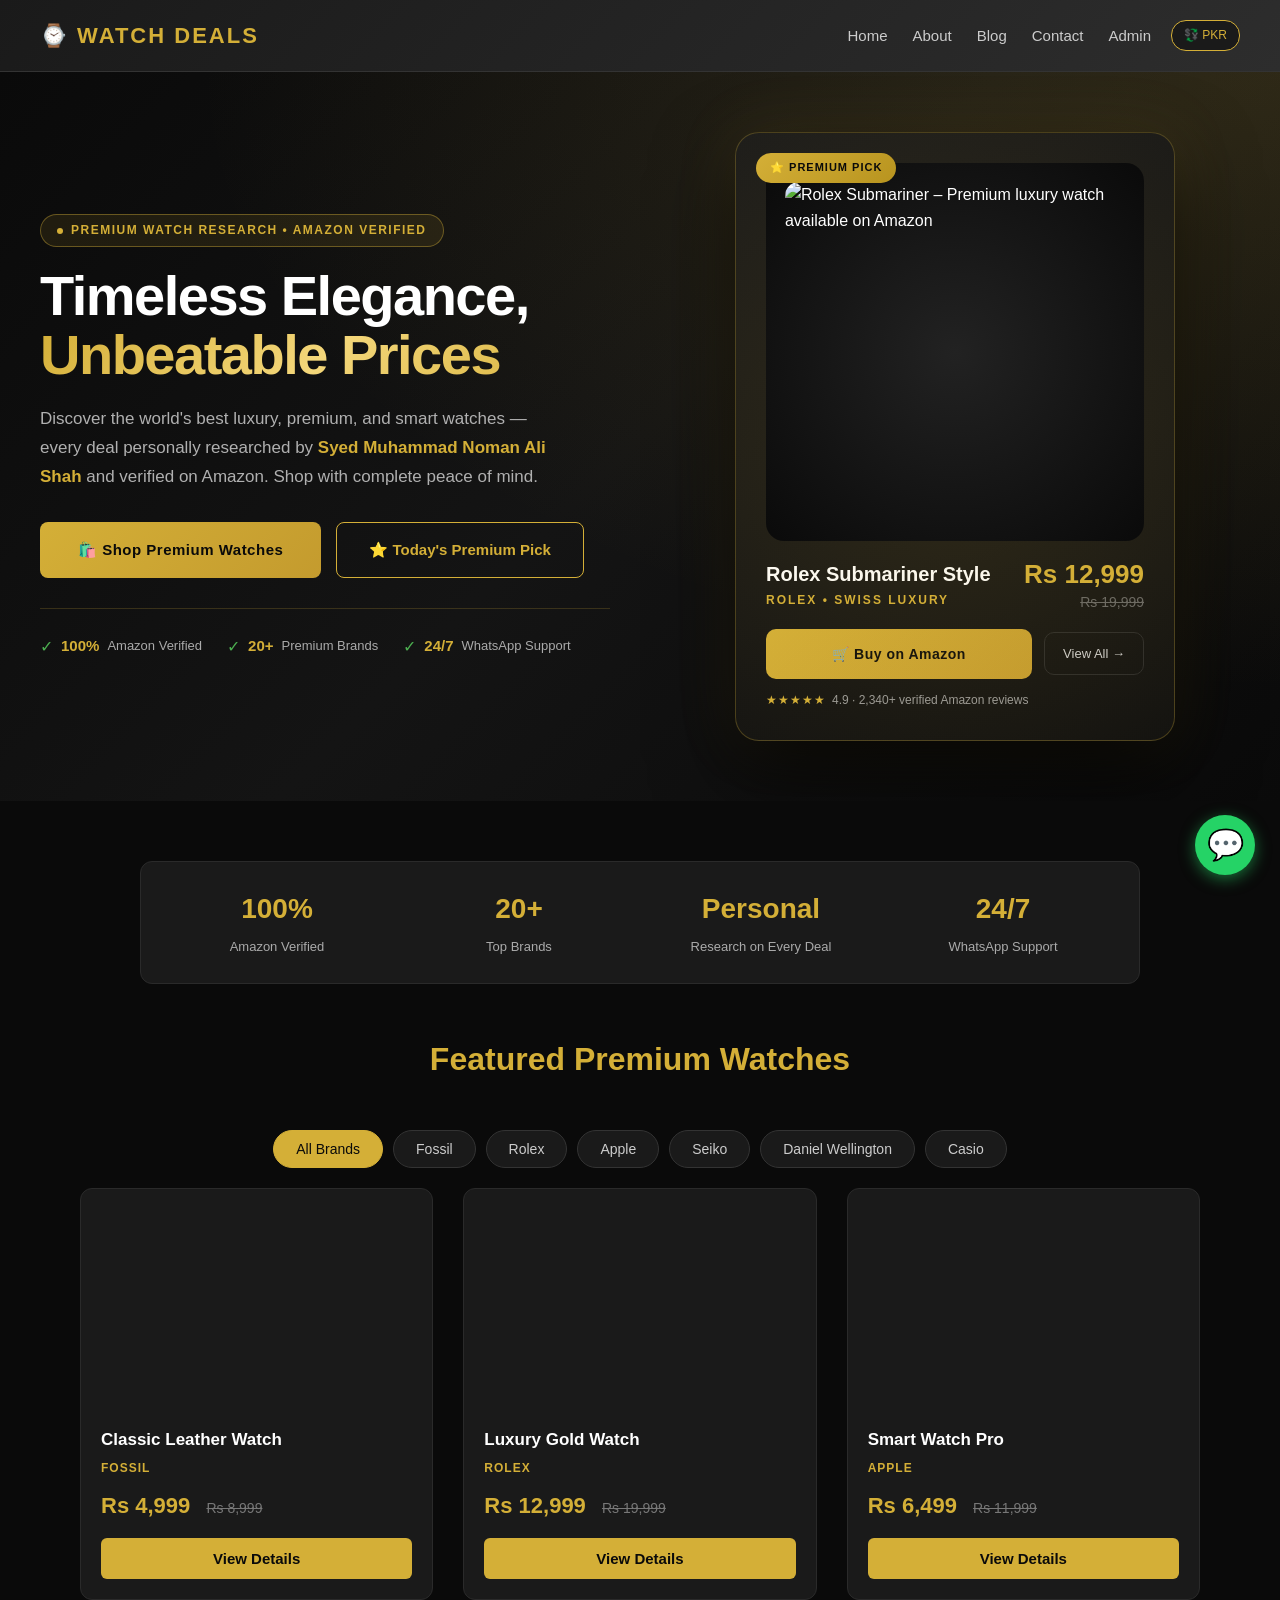
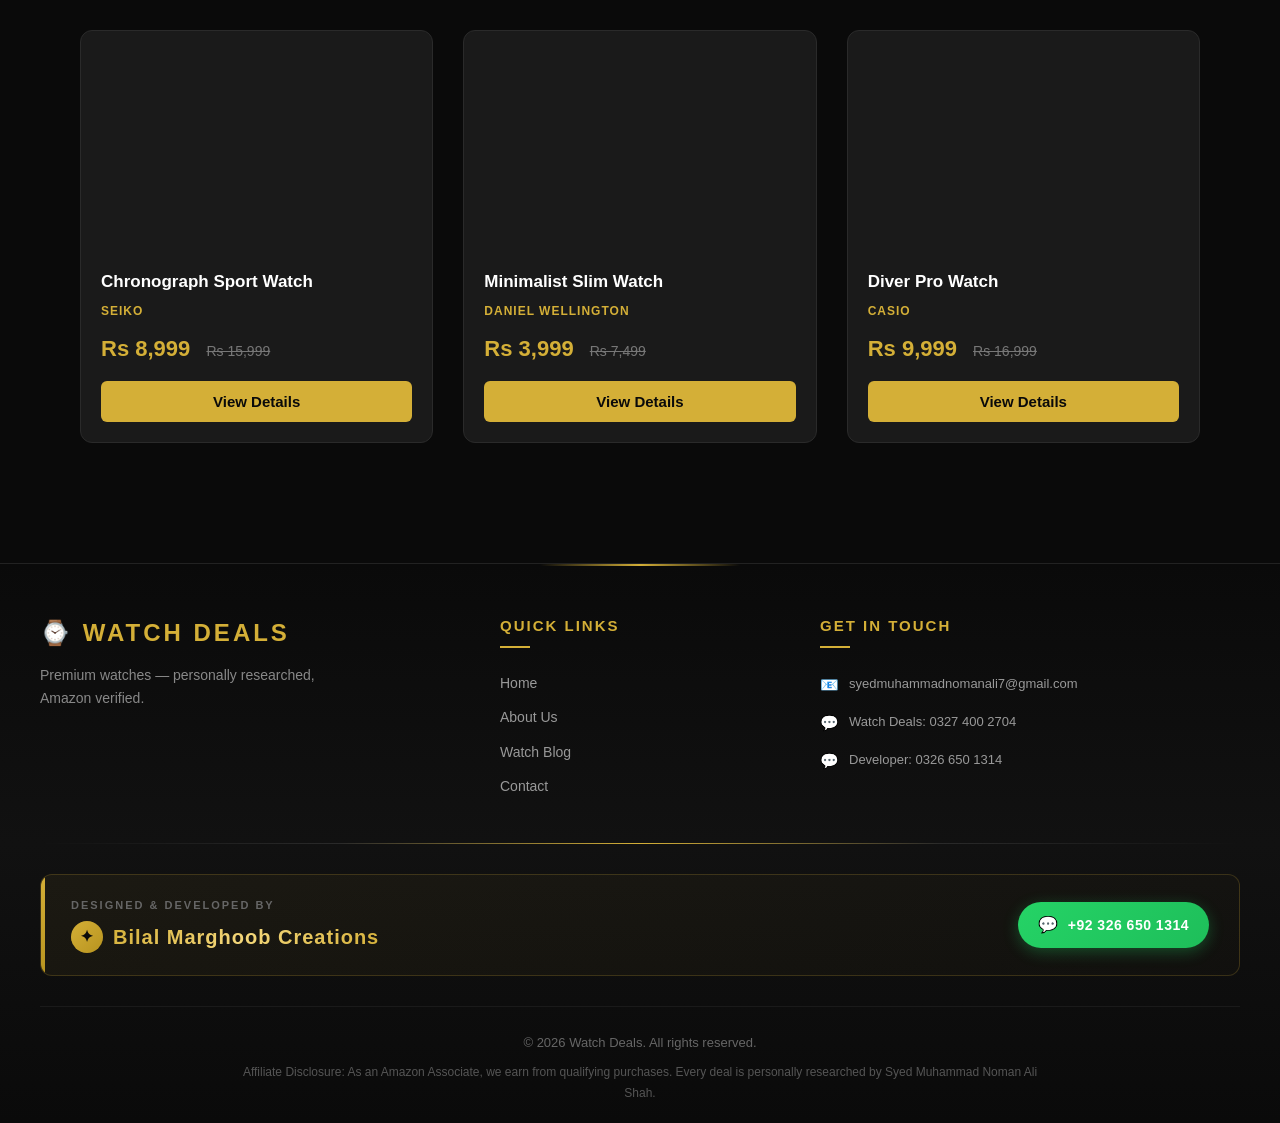
==== commit 94ea55e5: "Update index.html" ====
--- a/index.html
+++ b/index.html
@@ -4,6 +4,7 @@
   <meta charset="UTF-8">
   <meta name="viewport" content="width=device-width, initial-scale=1.0">
   <title>Watch Deals – Best Luxury, Premium & Smart Watches Online 2026 | Amazon Verified</title>
+  <meta name="google-site-verification" content="05tFOxPWU6TJHrk3KDIrhOTRerUszyuImh5DmwaC1YY" />
   <meta name="description" content="Shop the best luxury watches, premium watches, smartwatches, and affordable watch deals online. Rolex, Casio, Seiko, Apple, Fossil, Omega — every deal personally researched by Syed Muhammad Noman Ali Shah and verified on Amazon.">
   <meta name="keywords" content="best watches, luxury watches, premium watches, watch deals, buy watches online, Amazon watches, Rolex watches, Casio watches, Seiko watches, smartwatches, affordable watches, best watches for men 2026, dive watches, dress watches, automatic watches, watch deals Pakistan">
   <meta name="author" content="Syed Muhammad Noman Ali Shah">
@@ -152,8 +153,286 @@
     .modal-desc { color: #ccc; font-size: 15px; line-height: 1.7; margin-bottom: 15px; }
     .modal-video iframe { width: 100%; height: 220px; border-radius: 10px; border: none; }
 
-    footer { text-align: center; padding: 40px 20px; background: #111; color: #666; border-top: 1px solid #222; margin-top: 40px; }
-    footer a { color: var(--gold); margin: 0 5px; }
+    /* ============================================
+       PREMIUM FOOTER WITH DEVELOPER SIGNATURE
+       ============================================ */
+    footer {
+      background: linear-gradient(180deg, #0a0a0a 0%, #111 50%, #0a0a0a 100%);
+      color: #888;
+      border-top: 1px solid #222;
+      margin-top: 60px;
+      padding: 50px 40px 20px;
+      position: relative;
+    }
+
+    footer::before {
+      content: '';
+      position: absolute;
+      top: 0;
+      left: 50%;
+      transform: translateX(-50%);
+      width: 200px;
+      height: 2px;
+      background: linear-gradient(90deg, transparent, #d4af37, transparent);
+    }
+
+    .footer-content {
+      max-width: 1200px;
+      margin: 0 auto;
+      display: grid;
+      grid-template-columns: 1.5fr 1fr 1.5fr;
+      gap: 40px;
+      padding-bottom: 40px;
+    }
+
+    .footer-brand .footer-logo {
+      font-size: 24px;
+      font-weight: bold;
+      color: #d4af37;
+      letter-spacing: 3px;
+      margin-bottom: 12px;
+    }
+
+    .footer-tagline {
+      color: #888;
+      font-size: 14px;
+      line-height: 1.6;
+      max-width: 300px;
+    }
+
+    .footer-links h4,
+    .footer-contact h4 {
+      color: #d4af37;
+      font-size: 15px;
+      font-weight: 700;
+      letter-spacing: 2px;
+      text-transform: uppercase;
+      margin-bottom: 18px;
+      position: relative;
+      padding-bottom: 10px;
+    }
+
+    .footer-links h4::after,
+    .footer-contact h4::after {
+      content: '';
+      position: absolute;
+      bottom: 0;
+      left: 0;
+      width: 30px;
+      height: 2px;
+      background: #d4af37;
+    }
+
+    .footer-links {
+      display: flex;
+      flex-direction: column;
+    }
+
+    .footer-links a {
+      color: #999;
+      font-size: 14px;
+      padding: 6px 0;
+      margin: 0;
+      transition: all 0.3s;
+      display: inline-block;
+      width: fit-content;
+    }
+
+    .footer-links a:hover {
+      color: #d4af37;
+      transform: translateX(5px);
+    }
+
+    .footer-contact {
+      display: flex;
+      flex-direction: column;
+    }
+
+    .footer-contact-item {
+      display: flex;
+      align-items: center;
+      gap: 10px;
+      color: #999;
+      font-size: 13px;
+      padding: 7px 0;
+      margin: 0;
+      transition: color 0.3s;
+      word-break: break-all;
+    }
+
+    .footer-contact-item:hover {
+      color: #d4af37;
+    }
+
+    .footer-contact-item .icon {
+      font-size: 15px;
+      flex-shrink: 0;
+    }
+
+    .footer-divider {
+      max-width: 1200px;
+      margin: 0 auto 30px;
+      height: 1px;
+      background: linear-gradient(90deg, transparent, #2a2a2a, #d4af37, #2a2a2a, transparent);
+    }
+
+    /* ============================================
+       DEVELOPER SIGNATURE — PREMIUM STYLE
+       ============================================ */
+    .footer-signature {
+      max-width: 1200px;
+      margin: 0 auto 30px;
+      padding: 22px 30px;
+      background: linear-gradient(135deg, rgba(212, 175, 55, 0.06), rgba(212, 175, 55, 0.02));
+      border: 1px solid rgba(212, 175, 55, 0.2);
+      border-radius: 12px;
+      display: flex;
+      justify-content: space-between;
+      align-items: center;
+      flex-wrap: wrap;
+      gap: 20px;
+      position: relative;
+      overflow: hidden;
+      transition: all 0.3s;
+    }
+
+    .footer-signature::before {
+      content: '';
+      position: absolute;
+      top: 0;
+      left: 0;
+      width: 4px;
+      height: 100%;
+      background: linear-gradient(180deg, #d4af37, #b8941f);
+    }
+
+    .footer-signature:hover {
+      border-color: rgba(212, 175, 55, 0.5);
+      background: linear-gradient(135deg, rgba(212, 175, 55, 0.1), rgba(212, 175, 55, 0.03));
+      box-shadow: 0 8px 30px rgba(212, 175, 55, 0.1);
+    }
+
+    .signature-left {
+      display: flex;
+      flex-direction: column;
+      gap: 6px;
+    }
+
+    .signature-label {
+      color: #666;
+      font-size: 11px;
+      letter-spacing: 2px;
+      text-transform: uppercase;
+      font-weight: 600;
+    }
+
+    .signature-brand {
+      display: inline-flex;
+      align-items: center;
+      gap: 10px;
+      color: #d4af37;
+      font-size: 20px;
+      font-weight: 800;
+      letter-spacing: 1px;
+      transition: all 0.3s;
+      text-decoration: none;
+    }
+
+    .signature-brand:hover {
+      color: #f4d77a;
+      transform: translateX(3px);
+    }
+
+    .signature-brand .brand-icon {
+      display: inline-flex;
+      align-items: center;
+      justify-content: center;
+      width: 32px;
+      height: 32px;
+      background: linear-gradient(135deg, #d4af37, #b8941f);
+      color: #0a0a0a;
+      border-radius: 50%;
+      font-size: 16px;
+      font-weight: 900;
+      animation: sparkle 3s infinite;
+    }
+
+    @keyframes sparkle {
+      0%, 100% { box-shadow: 0 0 0 0 rgba(212, 175, 55, 0.5); }
+      50% { box-shadow: 0 0 0 8px rgba(212, 175, 55, 0); }
+    }
+
+    .signature-brand .brand-name {
+      background: linear-gradient(135deg, #d4af37 0%, #f4d77a 50%, #d4af37 100%);
+      -webkit-background-clip: text;
+      -webkit-text-fill-color: transparent;
+      background-clip: text;
+    }
+
+    .signature-right {
+      display: flex;
+      align-items: center;
+    }
+
+    .signature-whatsapp {
+      display: inline-flex;
+      align-items: center;
+      gap: 10px;
+      background: linear-gradient(135deg, #25D366, #1ebe5a);
+      color: #fff;
+      padding: 10px 20px;
+      border-radius: 25px;
+      font-weight: 700;
+      font-size: 14px;
+      transition: all 0.3s;
+      text-decoration: none;
+      box-shadow: 0 4px 15px rgba(37, 211, 102, 0.3);
+    }
+
+    .signature-whatsapp:hover {
+      transform: translateY(-2px);
+      box-shadow: 0 8px 25px rgba(37, 211, 102, 0.5);
+      background: linear-gradient(135deg, #1ebe5a, #25D366);
+    }
+
+    .signature-whatsapp .wa-icon {
+      font-size: 16px;
+      animation: pulseWa 2s infinite;
+    }
+
+    @keyframes pulseWa {
+      0%, 100% { transform: scale(1); }
+      50% { transform: scale(1.15); }
+    }
+
+    .signature-whatsapp .wa-number {
+      letter-spacing: 0.5px;
+    }
+
+    /* ============================================
+       FOOTER BOTTOM
+       ============================================ */
+    .footer-bottom {
+      max-width: 1200px;
+      margin: 0 auto;
+      padding-top: 25px;
+      border-top: 1px solid #1a1a1a;
+      text-align: center;
+    }
+
+    .footer-bottom p {
+      color: #666;
+      font-size: 13px;
+      line-height: 1.7;
+      margin-bottom: 8px;
+    }
+
+    .footer-bottom .affiliate-disclosure {
+      color: #555;
+      font-size: 12px;
+      max-width: 800px;
+      margin: 0 auto;
+    }
 
     .whatsapp-float { position: fixed; bottom: 25px; right: 25px; width: 60px; height: 60px; background: #25D366; color: #fff; border-radius: 50%; display: flex; align-items: center; justify-content: center; font-size: 30px; text-decoration: none; box-shadow: 0 4px 15px rgba(37,211,102,0.5); z-index: 999; transition: transform 0.3s; }
     .whatsapp-float:hover { transform: scale(1.1); }
@@ -165,7 +444,13 @@
       .hero-mini-trust { justify-content: center; }
       .hero h1 { font-size: 42px; }
     }
-    @media (max-width: 900px) { .modal-body { flex-direction: column; } .modal-main-img { height: 250px; } }
+    @media (max-width: 900px) { 
+      .modal-body { flex-direction: column; } 
+      .modal-main-img { height: 250px; } 
+      .footer-content { grid-template-columns: 1fr 1fr; gap: 30px; }
+      .footer-brand { grid-column: 1 / -1; text-align: center; }
+      .footer-brand .footer-tagline { margin: 0 auto; }
+    }
     @media (max-width: 600px) {
       header { flex-direction: column; padding: 15px; gap: 12px; }
       nav { justify-content: center; width: 100%; }
@@ -183,6 +468,16 @@
       .modal-info h2 { font-size: 19px; }
       .modal-price .discounted { font-size: 24px; }
       .whatsapp-float { width: 50px; height: 50px; font-size: 24px; bottom: 15px; right: 15px; }
+      
+      footer { padding: 40px 20px 15px; }
+      .footer-content { grid-template-columns: 1fr; text-align: center; gap: 25px; }
+      .footer-links, .footer-contact { align-items: center; }
+      .footer-links h4::after, .footer-contact h4::after { left: 50%; transform: translateX(-50%); }
+      .footer-contact-item { justify-content: center; }
+      .footer-signature { flex-direction: column; text-align: center; padding: 20px; }
+      .signature-left { align-items: center; }
+      .signature-brand { font-size: 17px; }
+      .signature-whatsapp { font-size: 13px; padding: 9px 16px; }
     }
   </style>
   <link rel="icon" href="data:image/svg+xml,<svg xmlns=%22http://www.w3.org/2000/svg%22 viewBox=%220 0 100 100%22><text y=%22.9em%22 font-size=%2290%22>⌚</text></svg>">
@@ -295,14 +590,57 @@
   </div>
 </div>
 
+<!-- ============ PREMIUM FOOTER ============ -->
 <footer>
-  <p>© 2026 Watch Deals. All rights reserved.</p>
-  <p style="margin-top:10px;">Affiliate Disclosure: As an Amazon Associate, we earn from qualifying purchases. Every deal is personally researched by Syed Muhammad Noman Ali Shah.</p>
-  <p style="margin-top:10px;">
-    <a href="about.html">About</a> | <a href="blog.html">Blog</a> | <a href="contact.html">Contact</a>
-  </p>
-  <p style="margin-top:10px;">📧 <a href="mailto:syedmuhammadnomanali7@gmail.com">syedmuhammadnomanali7@gmail.com</a></p>
-  <p style="margin-top:5px;">💬 <a href="https://wa.me/923274002704" target="_blank">WhatsApp: 0327 400 2704</a></p>
+  <div class="footer-content">
+    <div class="footer-brand">
+      <div class="footer-logo">⌚ WATCH DEALS</div>
+      <p class="footer-tagline">Premium watches — personally researched, Amazon verified.</p>
+    </div>
+    <div class="footer-links">
+      <h4>Quick Links</h4>
+      <a href="index.html">Home</a>
+      <a href="about.html">About Us</a>
+      <a href="blog.html">Watch Blog</a>
+      <a href="contact.html">Contact</a>
+    </div>
+    <div class="footer-contact">
+      <h4>Get In Touch</h4>
+      <a href="mailto:syedmuhammadnomanali7@gmail.com" class="footer-contact-item">
+        <span class="icon">📧</span> syedmuhammadnomanali7@gmail.com
+      </a>
+      <a href="https://wa.me/923274002704" target="_blank" class="footer-contact-item">
+        <span class="icon">💬</span> Watch Deals: 0327 400 2704
+      </a>
+      <a href="https://wa.me/923266501314" target="_blank" class="footer-contact-item">
+        <span class="icon">💬</span> Developer: 0326 650 1314
+      </a>
+    </div>
+  </div>
+
+  <div class="footer-divider"></div>
+
+  <!-- Developer Signature -->
+  <div class="footer-signature">
+    <div class="signature-left">
+      <span class="signature-label">Designed & Developed by</span>
+      <a href="https://wa.me/923266501314" target="_blank" class="signature-brand">
+        <span class="brand-icon">✦</span>
+        <span class="brand-name">Bilal Marghoob Creations</span>
+      </a>
+    </div>
+    <div class="signature-right">
+      <a href="https://wa.me/923266501314" target="_blank" class="signature-whatsapp" title="Contact on WhatsApp">
+        <span class="wa-icon">💬</span>
+        <span class="wa-number">+92 326 650 1314</span>
+      </a>
+    </div>
+  </div>
+
+  <div class="footer-bottom">
+    <p>© 2026 Watch Deals. All rights reserved.</p>
+    <p class="affiliate-disclosure">Affiliate Disclosure: As an Amazon Associate, we earn from qualifying purchases. Every deal is personally researched by Syed Muhammad Noman Ali Shah.</p>
+  </div>
 </footer>
 
 <a href="https://wa.me/923274002704" class="whatsapp-float" target="_blank">💬</a>
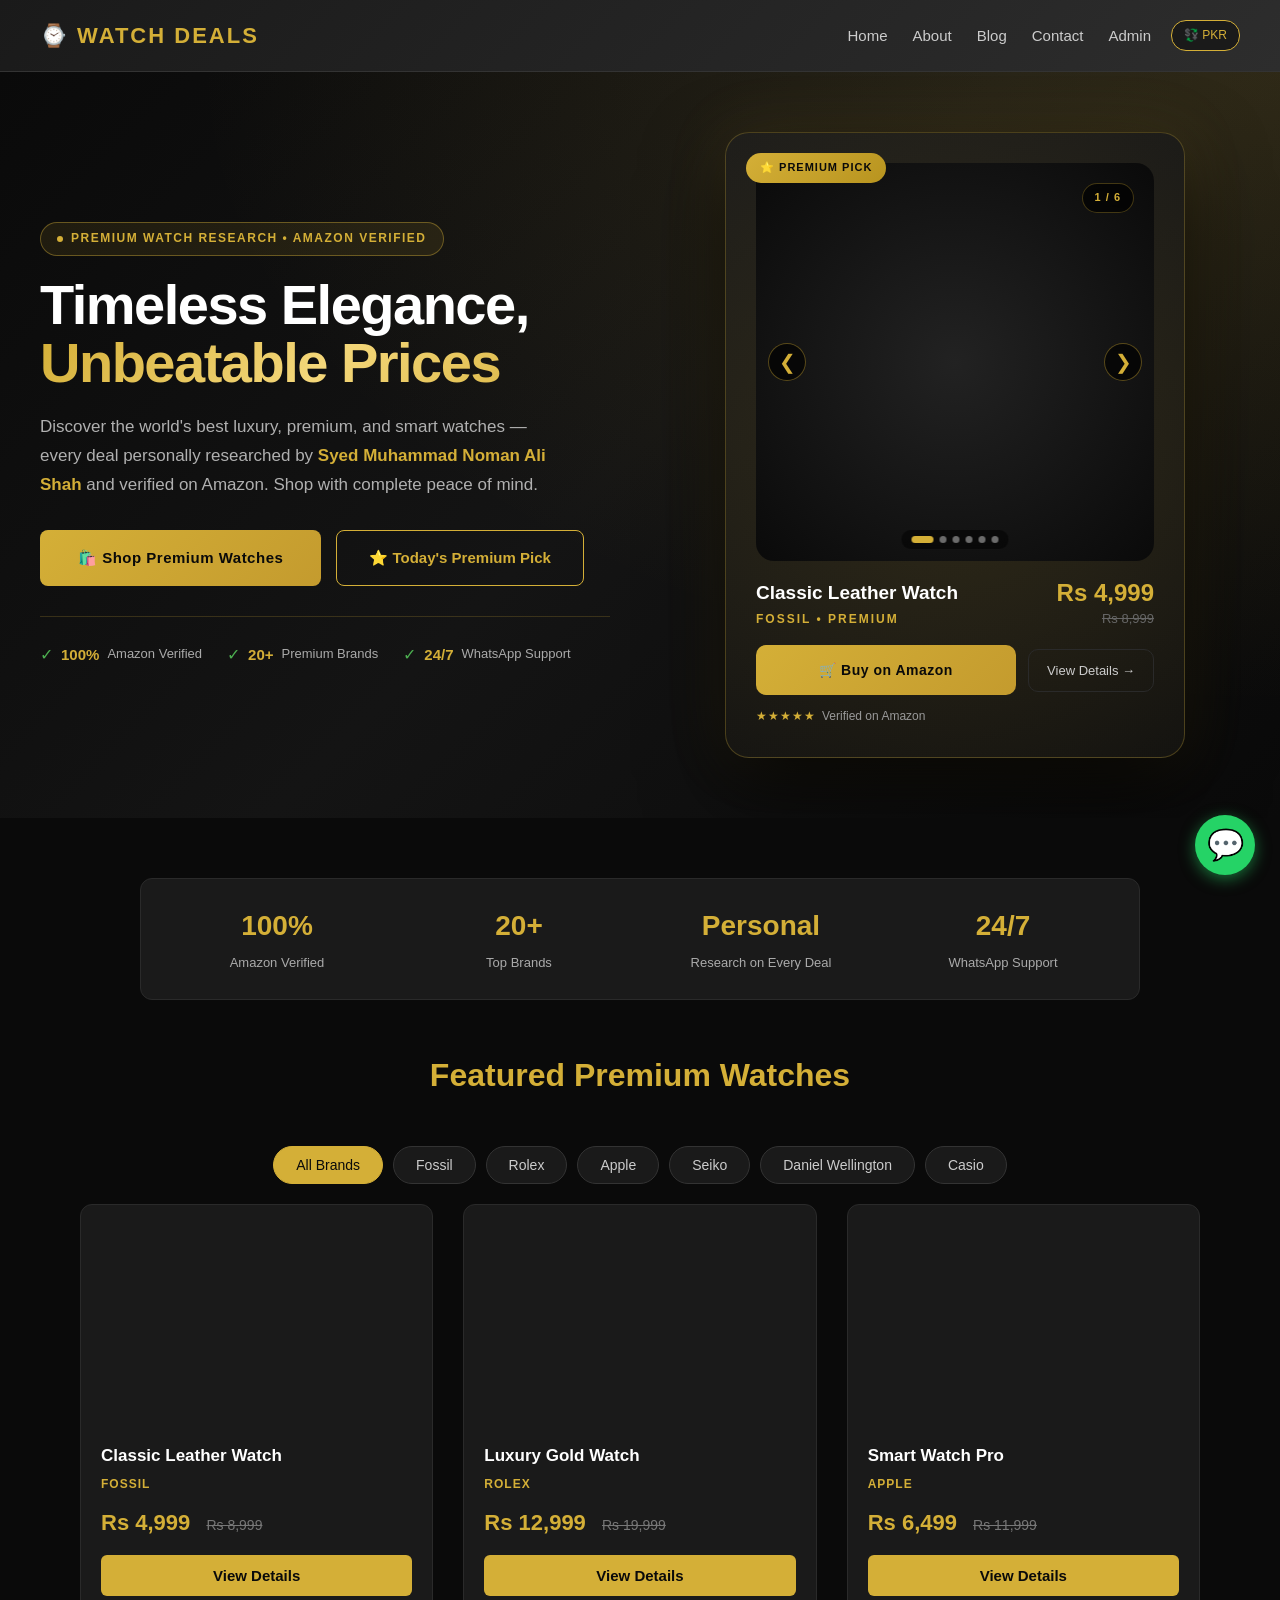
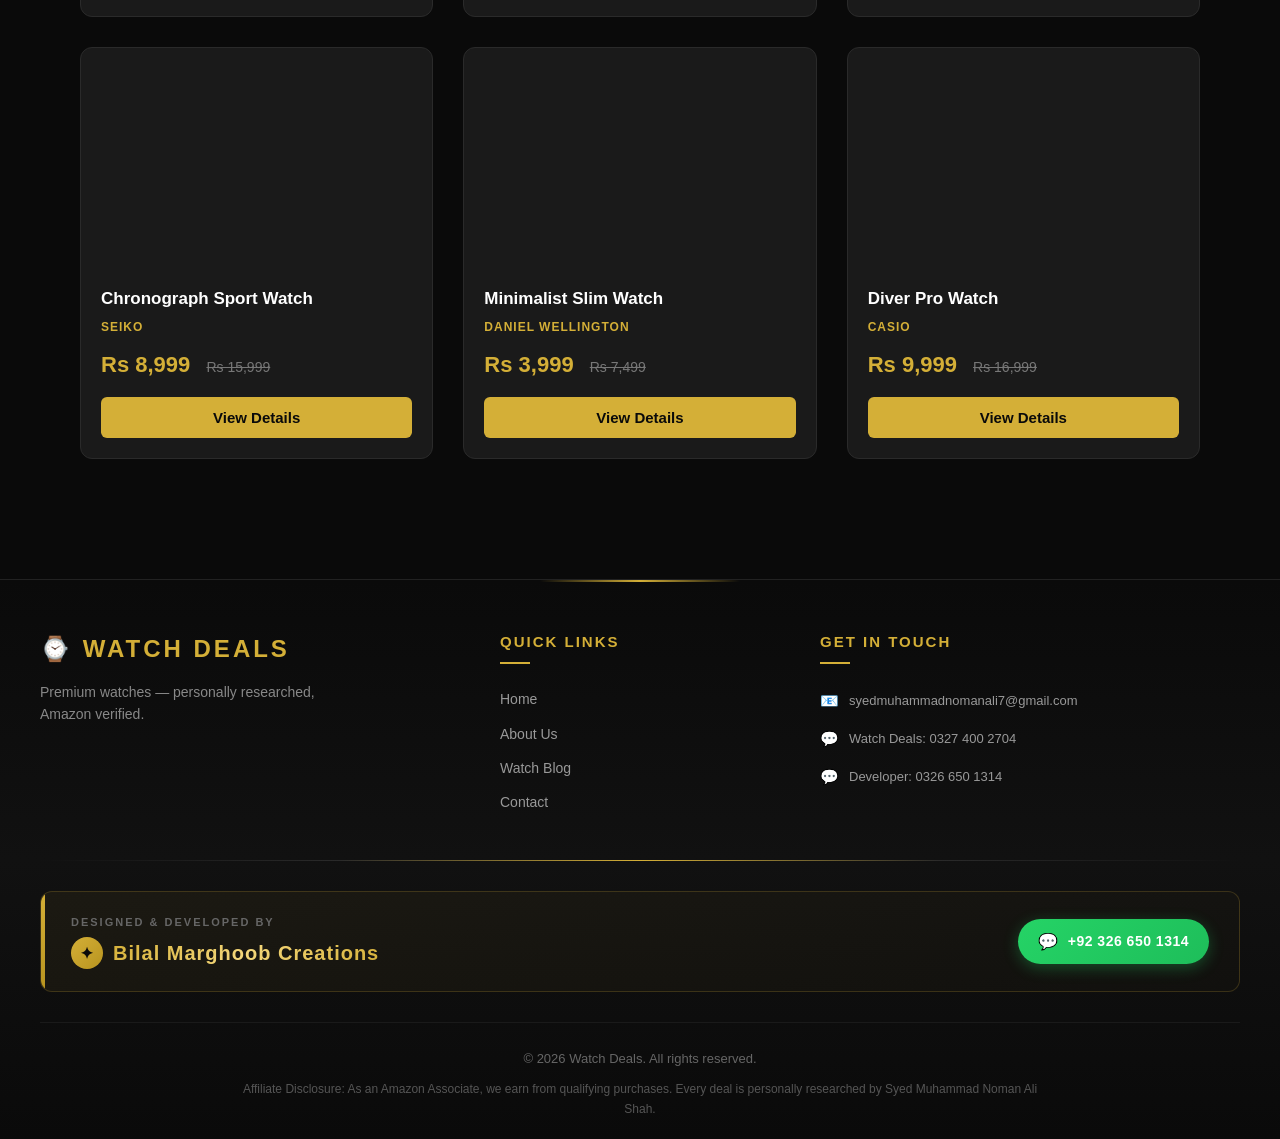
==== commit 60865090: "Update index.html" ====
--- a/index.html
+++ b/index.html
@@ -55,7 +55,7 @@
     .currency-badge { background: var(--card-bg); border: 1px solid var(--gold); color: var(--gold); padding: 5px 12px; border-radius: 15px; font-size: 12px; margin-left: 15px; }
 
     /* ============================================
-       PREMIUM HERO — REDESIGNED
+       PREMIUM HERO — WITH PRODUCT SLIDESHOW
        ============================================ */
     .hero { position: relative; padding: 60px 40px; background: radial-gradient(ellipse at top right, rgba(212, 175, 55, 0.15), transparent 60%), linear-gradient(135deg, #0a0a0a 0%, #141414 50%, #0a0a0a 100%); overflow: hidden; }
     .hero-inner { max-width: 1200px; margin: 0 auto; display: grid; grid-template-columns: 1fr 1fr; gap: 60px; align-items: center; position: relative; z-index: 2; }
@@ -80,31 +80,123 @@
     .hero-mini-trust div strong { color: var(--gold); font-size: 15px; }
     .hero-mini-trust .tick { color: #4caf50; font-size: 16px; }
 
-    /* RIGHT — Premium Watch Showcase */
+    /* RIGHT — Premium Watch SLIDESHOW */
     .hero-right { position: relative; display: flex; justify-content: center; align-items: center; }
-    .premium-watch-card { position: relative; background: linear-gradient(160deg, #1a1a1a, #0f0f0f); border: 1px solid rgba(212, 175, 55, 0.3); border-radius: 24px; padding: 30px; box-shadow: 0 30px 80px rgba(0, 0, 0, 0.8), 0 0 60px rgba(212, 175, 55, 0.15); width: 100%; max-width: 440px; overflow: hidden; }
+    .premium-watch-card { position: relative; background: linear-gradient(160deg, #1a1a1a, #0f0f0f); border: 1px solid rgba(212, 175, 55, 0.3); border-radius: 24px; padding: 30px; box-shadow: 0 30px 80px rgba(0, 0, 0, 0.8), 0 0 60px rgba(212, 175, 55, 0.15); width: 100%; max-width: 460px; overflow: hidden; }
     .premium-watch-card::before { content: ''; position: absolute; top: -50%; right: -50%; width: 200%; height: 200%; background: radial-gradient(circle, rgba(212, 175, 55, 0.15), transparent 60%); animation: rotateGlow 8s linear infinite; pointer-events: none; }
     @keyframes rotateGlow { from { transform: rotate(0deg); } to { transform: rotate(360deg); } }
 
-    .premium-badge-top { position: absolute; top: 20px; left: 20px; background: linear-gradient(135deg, #d4af37, #b8941f); color: #0a0a0a; padding: 6px 14px; border-radius: 20px; font-size: 11px; font-weight: 800; letter-spacing: 1px; text-transform: uppercase; z-index: 3; }
-    .premium-watch-img-wrap { position: relative; border-radius: 18px; overflow: hidden; background: radial-gradient(circle at center, #222, #0a0a0a); aspect-ratio: 1/1; display: flex; align-items: center; justify-content: center; margin-bottom: 20px; }
-    .premium-watch-img-wrap img { width: 90%; height: 90%; object-fit: cover; border-radius: 14px; transition: transform 0.6s ease; position: relative; z-index: 2; }
-    .premium-watch-card:hover .premium-watch-img-wrap img { transform: scale(1.08) rotate(-2deg); }
-
-    .premium-info-row { display: flex; justify-content: space-between; align-items: flex-start; gap: 15px; margin-bottom: 15px; }
-    .premium-info-row h3 { color: #fff; font-size: 20px; font-weight: 700; line-height: 1.3; margin-bottom: 4px; }
+    .premium-badge-top { position: absolute; top: 20px; left: 20px; background: linear-gradient(135deg, #d4af37, #b8941f); color: #0a0a0a; padding: 6px 14px; border-radius: 20px; font-size: 11px; font-weight: 800; letter-spacing: 1px; text-transform: uppercase; z-index: 5; }
+
+    /* SLIDESHOW CONTAINER */
+    .premium-slideshow {
+      position: relative;
+      border-radius: 18px;
+      overflow: hidden;
+      background: radial-gradient(circle at center, #222, #0a0a0a);
+      aspect-ratio: 1/1;
+      margin-bottom: 20px;
+      z-index: 2;
+    }
+    .premium-slide {
+      position: absolute;
+      top: 0; left: 0;
+      width: 100%; height: 100%;
+      opacity: 0;
+      transition: opacity 0.8s ease;
+      display: flex;
+      align-items: center;
+      justify-content: center;
+      padding: 5%;
+    }
+    .premium-slide.active { opacity: 1; z-index: 2; }
+    .premium-slide img {
+      width: 100%; height: 100%;
+      object-fit: cover;
+      border-radius: 14px;
+      transition: transform 0.6s ease;
+    }
+    .premium-watch-card:hover .premium-slide.active img { transform: scale(1.06) rotate(-2deg); }
+
+    /* SLIDE NAV ARROWS */
+    .slide-nav {
+      position: absolute;
+      top: 50%;
+      transform: translateY(-50%);
+      background: rgba(0, 0, 0, 0.65);
+      color: var(--gold);
+      border: 1px solid rgba(212, 175, 55, 0.4);
+      width: 38px; height: 38px;
+      border-radius: 50%;
+      cursor: pointer;
+      font-size: 20px;
+      display: flex;
+      align-items: center;
+      justify-content: center;
+      z-index: 6;
+      transition: all 0.3s;
+      backdrop-filter: blur(4px);
+    }
+    .slide-nav:hover { background: var(--gold); color: #0a0a0a; border-color: var(--gold); transform: translateY(-50%) scale(1.1); }
+    .slide-nav.prev { left: 12px; }
+    .slide-nav.next { right: 12px; }
+
+    /* SLIDE DOTS */
+    .slide-dots {
+      position: absolute;
+      bottom: 12px;
+      left: 50%;
+      transform: translateX(-50%);
+      display: flex;
+      gap: 6px;
+      z-index: 6;
+      background: rgba(0, 0, 0, 0.5);
+      padding: 6px 10px;
+      border-radius: 20px;
+      backdrop-filter: blur(4px);
+    }
+    .slide-dot {
+      width: 7px; height: 7px;
+      border-radius: 50%;
+      background: rgba(255, 255, 255, 0.4);
+      cursor: pointer;
+      transition: all 0.3s;
+      border: none;
+      padding: 0;
+    }
+    .slide-dot.active { background: var(--gold); width: 22px; border-radius: 4px; }
+
+    /* SLIDE COUNTER */
+    .slide-counter {
+      position: absolute;
+      top: 20px;
+      right: 20px;
+      background: rgba(0, 0, 0, 0.65);
+      color: var(--gold);
+      padding: 5px 12px;
+      border-radius: 15px;
+      font-size: 11px;
+      font-weight: 700;
+      letter-spacing: 1px;
+      z-index: 6;
+      backdrop-filter: blur(4px);
+      border: 1px solid rgba(212, 175, 55, 0.3);
+    }
+
+    .premium-info-row { display: flex; justify-content: space-between; align-items: flex-start; gap: 15px; margin-bottom: 15px; position: relative; z-index: 2; transition: opacity 0.4s; }
+    .premium-info-row h3 { color: #fff; font-size: 19px; font-weight: 700; line-height: 1.3; margin-bottom: 4px; }
     .premium-info-row .brand-line { color: var(--gold); font-size: 12px; font-weight: 700; letter-spacing: 2px; text-transform: uppercase; }
     .premium-price { text-align: right; flex-shrink: 0; }
-    .premium-price .now { color: var(--gold); font-size: 26px; font-weight: 900; display: block; line-height: 1; }
-    .premium-price .was { color: #666; font-size: 14px; text-decoration: line-through; margin-top: 4px; display: block; }
-
-    .premium-cta { display: flex; align-items: center; gap: 12px; }
+    .premium-price .now { color: var(--gold); font-size: 24px; font-weight: 900; display: block; line-height: 1; }
+    .premium-price .was { color: #666; font-size: 13px; text-decoration: line-through; margin-top: 4px; display: block; }
+
+    .premium-cta { display: flex; align-items: center; gap: 12px; position: relative; z-index: 2; }
     .premium-cta .buy-now { flex: 1; background: linear-gradient(135deg, var(--gold), var(--gold-dark)); color: var(--dark-bg); padding: 14px; border: none; border-radius: 10px; font-weight: 800; font-size: 14px; cursor: pointer; text-decoration: none; text-align: center; transition: all 0.3s; letter-spacing: 0.5px; }
     .premium-cta .buy-now:hover { transform: translateY(-2px); box-shadow: 0 8px 25px rgba(212, 175, 55, 0.5); }
     .premium-cta .details-btn { background: transparent; border: 1px solid var(--border); color: #ccc; padding: 13px 18px; border-radius: 10px; cursor: pointer; font-size: 13px; transition: all 0.3s; }
     .premium-cta .details-btn:hover { border-color: var(--gold); color: var(--gold); }
 
-    .premium-rating { display: flex; align-items: center; gap: 6px; margin-top: 12px; font-size: 12px; color: #999; }
+    .premium-rating { display: flex; align-items: center; gap: 6px; margin-top: 12px; font-size: 12px; color: #999; position: relative; z-index: 2; }
     .premium-rating .stars { color: var(--gold); letter-spacing: 1px; }
 
     .trust-badges { display: flex; flex-wrap: wrap; gap: 20px; justify-content: center; margin: 60px auto 20px; padding: 25px; background: var(--card-bg); border-radius: 12px; border: 1px solid var(--border); max-width: 1000px; }
@@ -164,275 +256,41 @@
       padding: 50px 40px 20px;
       position: relative;
     }
-
-    footer::before {
-      content: '';
-      position: absolute;
-      top: 0;
-      left: 50%;
-      transform: translateX(-50%);
-      width: 200px;
-      height: 2px;
-      background: linear-gradient(90deg, transparent, #d4af37, transparent);
-    }
-
-    .footer-content {
-      max-width: 1200px;
-      margin: 0 auto;
-      display: grid;
-      grid-template-columns: 1.5fr 1fr 1.5fr;
-      gap: 40px;
-      padding-bottom: 40px;
-    }
-
-    .footer-brand .footer-logo {
-      font-size: 24px;
-      font-weight: bold;
-      color: #d4af37;
-      letter-spacing: 3px;
-      margin-bottom: 12px;
-    }
-
-    .footer-tagline {
-      color: #888;
-      font-size: 14px;
-      line-height: 1.6;
-      max-width: 300px;
-    }
-
-    .footer-links h4,
-    .footer-contact h4 {
-      color: #d4af37;
-      font-size: 15px;
-      font-weight: 700;
-      letter-spacing: 2px;
-      text-transform: uppercase;
-      margin-bottom: 18px;
-      position: relative;
-      padding-bottom: 10px;
-    }
-
-    .footer-links h4::after,
-    .footer-contact h4::after {
-      content: '';
-      position: absolute;
-      bottom: 0;
-      left: 0;
-      width: 30px;
-      height: 2px;
-      background: #d4af37;
-    }
-
-    .footer-links {
-      display: flex;
-      flex-direction: column;
-    }
-
-    .footer-links a {
-      color: #999;
-      font-size: 14px;
-      padding: 6px 0;
-      margin: 0;
-      transition: all 0.3s;
-      display: inline-block;
-      width: fit-content;
-    }
-
-    .footer-links a:hover {
-      color: #d4af37;
-      transform: translateX(5px);
-    }
-
-    .footer-contact {
-      display: flex;
-      flex-direction: column;
-    }
-
-    .footer-contact-item {
-      display: flex;
-      align-items: center;
-      gap: 10px;
-      color: #999;
-      font-size: 13px;
-      padding: 7px 0;
-      margin: 0;
-      transition: color 0.3s;
-      word-break: break-all;
-    }
-
-    .footer-contact-item:hover {
-      color: #d4af37;
-    }
-
-    .footer-contact-item .icon {
-      font-size: 15px;
-      flex-shrink: 0;
-    }
-
-    .footer-divider {
-      max-width: 1200px;
-      margin: 0 auto 30px;
-      height: 1px;
-      background: linear-gradient(90deg, transparent, #2a2a2a, #d4af37, #2a2a2a, transparent);
-    }
-
-    /* ============================================
-       DEVELOPER SIGNATURE — PREMIUM STYLE
-       ============================================ */
-    .footer-signature {
-      max-width: 1200px;
-      margin: 0 auto 30px;
-      padding: 22px 30px;
-      background: linear-gradient(135deg, rgba(212, 175, 55, 0.06), rgba(212, 175, 55, 0.02));
-      border: 1px solid rgba(212, 175, 55, 0.2);
-      border-radius: 12px;
-      display: flex;
-      justify-content: space-between;
-      align-items: center;
-      flex-wrap: wrap;
-      gap: 20px;
-      position: relative;
-      overflow: hidden;
-      transition: all 0.3s;
-    }
-
-    .footer-signature::before {
-      content: '';
-      position: absolute;
-      top: 0;
-      left: 0;
-      width: 4px;
-      height: 100%;
-      background: linear-gradient(180deg, #d4af37, #b8941f);
-    }
-
-    .footer-signature:hover {
-      border-color: rgba(212, 175, 55, 0.5);
-      background: linear-gradient(135deg, rgba(212, 175, 55, 0.1), rgba(212, 175, 55, 0.03));
-      box-shadow: 0 8px 30px rgba(212, 175, 55, 0.1);
-    }
-
-    .signature-left {
-      display: flex;
-      flex-direction: column;
-      gap: 6px;
-    }
-
-    .signature-label {
-      color: #666;
-      font-size: 11px;
-      letter-spacing: 2px;
-      text-transform: uppercase;
-      font-weight: 600;
-    }
-
-    .signature-brand {
-      display: inline-flex;
-      align-items: center;
-      gap: 10px;
-      color: #d4af37;
-      font-size: 20px;
-      font-weight: 800;
-      letter-spacing: 1px;
-      transition: all 0.3s;
-      text-decoration: none;
-    }
-
-    .signature-brand:hover {
-      color: #f4d77a;
-      transform: translateX(3px);
-    }
-
-    .signature-brand .brand-icon {
-      display: inline-flex;
-      align-items: center;
-      justify-content: center;
-      width: 32px;
-      height: 32px;
-      background: linear-gradient(135deg, #d4af37, #b8941f);
-      color: #0a0a0a;
-      border-radius: 50%;
-      font-size: 16px;
-      font-weight: 900;
-      animation: sparkle 3s infinite;
-    }
-
-    @keyframes sparkle {
-      0%, 100% { box-shadow: 0 0 0 0 rgba(212, 175, 55, 0.5); }
-      50% { box-shadow: 0 0 0 8px rgba(212, 175, 55, 0); }
-    }
-
-    .signature-brand .brand-name {
-      background: linear-gradient(135deg, #d4af37 0%, #f4d77a 50%, #d4af37 100%);
-      -webkit-background-clip: text;
-      -webkit-text-fill-color: transparent;
-      background-clip: text;
-    }
-
-    .signature-right {
-      display: flex;
-      align-items: center;
-    }
-
-    .signature-whatsapp {
-      display: inline-flex;
-      align-items: center;
-      gap: 10px;
-      background: linear-gradient(135deg, #25D366, #1ebe5a);
-      color: #fff;
-      padding: 10px 20px;
-      border-radius: 25px;
-      font-weight: 700;
-      font-size: 14px;
-      transition: all 0.3s;
-      text-decoration: none;
-      box-shadow: 0 4px 15px rgba(37, 211, 102, 0.3);
-    }
-
-    .signature-whatsapp:hover {
-      transform: translateY(-2px);
-      box-shadow: 0 8px 25px rgba(37, 211, 102, 0.5);
-      background: linear-gradient(135deg, #1ebe5a, #25D366);
-    }
-
-    .signature-whatsapp .wa-icon {
-      font-size: 16px;
-      animation: pulseWa 2s infinite;
-    }
-
-    @keyframes pulseWa {
-      0%, 100% { transform: scale(1); }
-      50% { transform: scale(1.15); }
-    }
-
-    .signature-whatsapp .wa-number {
-      letter-spacing: 0.5px;
-    }
-
-    /* ============================================
-       FOOTER BOTTOM
-       ============================================ */
-    .footer-bottom {
-      max-width: 1200px;
-      margin: 0 auto;
-      padding-top: 25px;
-      border-top: 1px solid #1a1a1a;
-      text-align: center;
-    }
-
-    .footer-bottom p {
-      color: #666;
-      font-size: 13px;
-      line-height: 1.7;
-      margin-bottom: 8px;
-    }
-
-    .footer-bottom .affiliate-disclosure {
-      color: #555;
-      font-size: 12px;
-      max-width: 800px;
-      margin: 0 auto;
-    }
+    footer::before { content: ''; position: absolute; top: 0; left: 50%; transform: translateX(-50%); width: 200px; height: 2px; background: linear-gradient(90deg, transparent, #d4af37, transparent); }
+    .footer-content { max-width: 1200px; margin: 0 auto; display: grid; grid-template-columns: 1.5fr 1fr 1.5fr; gap: 40px; padding-bottom: 40px; }
+    .footer-brand .footer-logo { font-size: 24px; font-weight: bold; color: #d4af37; letter-spacing: 3px; margin-bottom: 12px; }
+    .footer-tagline { color: #888; font-size: 14px; line-height: 1.6; max-width: 300px; }
+    .footer-links h4, .footer-contact h4 { color: #d4af37; font-size: 15px; font-weight: 700; letter-spacing: 2px; text-transform: uppercase; margin-bottom: 18px; position: relative; padding-bottom: 10px; }
+    .footer-links h4::after, .footer-contact h4::after { content: ''; position: absolute; bottom: 0; left: 0; width: 30px; height: 2px; background: #d4af37; }
+    .footer-links { display: flex; flex-direction: column; }
+    .footer-links a { color: #999; font-size: 14px; padding: 6px 0; margin: 0; transition: all 0.3s; display: inline-block; width: fit-content; }
+    .footer-links a:hover { color: #d4af37; transform: translateX(5px); }
+    .footer-contact { display: flex; flex-direction: column; }
+    .footer-contact-item { display: flex; align-items: center; gap: 10px; color: #999; font-size: 13px; padding: 7px 0; margin: 0; transition: color 0.3s; word-break: break-all; }
+    .footer-contact-item:hover { color: #d4af37; }
+    .footer-contact-item .icon { font-size: 15px; flex-shrink: 0; }
+    .footer-divider { max-width: 1200px; margin: 0 auto 30px; height: 1px; background: linear-gradient(90deg, transparent, #2a2a2a, #d4af37, #2a2a2a, transparent); }
+
+    .footer-signature { max-width: 1200px; margin: 0 auto 30px; padding: 22px 30px; background: linear-gradient(135deg, rgba(212, 175, 55, 0.06), rgba(212, 175, 55, 0.02)); border: 1px solid rgba(212, 175, 55, 0.2); border-radius: 12px; display: flex; justify-content: space-between; align-items: center; flex-wrap: wrap; gap: 20px; position: relative; overflow: hidden; transition: all 0.3s; }
+    .footer-signature::before { content: ''; position: absolute; top: 0; left: 0; width: 4px; height: 100%; background: linear-gradient(180deg, #d4af37, #b8941f); }
+    .footer-signature:hover { border-color: rgba(212, 175, 55, 0.5); background: linear-gradient(135deg, rgba(212, 175, 55, 0.1), rgba(212, 175, 55, 0.03)); box-shadow: 0 8px 30px rgba(212, 175, 55, 0.1); }
+    .signature-left { display: flex; flex-direction: column; gap: 6px; }
+    .signature-label { color: #666; font-size: 11px; letter-spacing: 2px; text-transform: uppercase; font-weight: 600; }
+    .signature-brand { display: inline-flex; align-items: center; gap: 10px; color: #d4af37; font-size: 20px; font-weight: 800; letter-spacing: 1px; transition: all 0.3s; text-decoration: none; }
+    .signature-brand:hover { color: #f4d77a; transform: translateX(3px); }
+    .signature-brand .brand-icon { display: inline-flex; align-items: center; justify-content: center; width: 32px; height: 32px; background: linear-gradient(135deg, #d4af37, #b8941f); color: #0a0a0a; border-radius: 50%; font-size: 16px; font-weight: 900; animation: sparkle 3s infinite; }
+    @keyframes sparkle { 0%, 100% { box-shadow: 0 0 0 0 rgba(212, 175, 55, 0.5); } 50% { box-shadow: 0 0 0 8px rgba(212, 175, 55, 0); } }
+    .signature-brand .brand-name { background: linear-gradient(135deg, #d4af37 0%, #f4d77a 50%, #d4af37 100%); -webkit-background-clip: text; -webkit-text-fill-color: transparent; background-clip: text; }
+    .signature-right { display: flex; align-items: center; }
+    .signature-whatsapp { display: inline-flex; align-items: center; gap: 10px; background: linear-gradient(135deg, #25D366, #1ebe5a); color: #fff; padding: 10px 20px; border-radius: 25px; font-weight: 700; font-size: 14px; transition: all 0.3s; text-decoration: none; box-shadow: 0 4px 15px rgba(37, 211, 102, 0.3); }
+    .signature-whatsapp:hover { transform: translateY(-2px); box-shadow: 0 8px 25px rgba(37, 211, 102, 0.5); background: linear-gradient(135deg, #1ebe5a, #25D366); }
+    .signature-whatsapp .wa-icon { font-size: 16px; animation: pulseWa 2s infinite; }
+    @keyframes pulseWa { 0%, 100% { transform: scale(1); } 50% { transform: scale(1.15); } }
+    .signature-whatsapp .wa-number { letter-spacing: 0.5px; }
+
+    .footer-bottom { max-width: 1200px; margin: 0 auto; padding-top: 25px; border-top: 1px solid #1a1a1a; text-align: center; }
+    .footer-bottom p { color: #666; font-size: 13px; line-height: 1.7; margin-bottom: 8px; }
+    .footer-bottom .affiliate-disclosure { color: #555; font-size: 12px; max-width: 800px; margin: 0 auto; }
 
     .whatsapp-float { position: fixed; bottom: 25px; right: 25px; width: 60px; height: 60px; background: #25D366; color: #fff; border-radius: 50%; display: flex; align-items: center; justify-content: center; font-size: 30px; text-decoration: none; box-shadow: 0 4px 15px rgba(37,211,102,0.5); z-index: 999; transition: transform 0.3s; }
     .whatsapp-float:hover { transform: scale(1.1); }
@@ -443,6 +301,7 @@
       .hero p.subtitle { margin-left: auto; margin-right: auto; }
       .hero-mini-trust { justify-content: center; }
       .hero h1 { font-size: 42px; }
+      .premium-watch-card { max-width: 440px; }
     }
     @media (max-width: 900px) { 
       .modal-body { flex-direction: column; } 
@@ -462,6 +321,11 @@
       .premium-watch-card { padding: 20px; }
       .premium-info-row { flex-direction: column; gap: 8px; }
       .premium-price { text-align: left; }
+      .premium-info-row h3 { font-size: 17px; }
+      .premium-price .now { font-size: 22px; }
+      .slide-nav { width: 34px; height: 34px; font-size: 17px; }
+      .slide-nav.prev { left: 8px; }
+      .slide-nav.next { right: 8px; }
       .section-title { font-size: 24px; }
       .products { padding: 0 15px 40px; gap: 20px; }
       .modal-body { padding: 20px; }
@@ -496,7 +360,7 @@
   </nav>
 </header>
 
-<!-- ============ PREMIUM HERO ============ -->
+<!-- ============ PREMIUM HERO WITH SLIDESHOW ============ -->
 <section class="hero">
   <div class="hero-inner">
     <div class="hero-left">
@@ -525,26 +389,33 @@
     <div class="hero-right" id="premium-pick">
       <div class="premium-watch-card">
         <div class="premium-badge-top">⭐ Premium Pick</div>
-        <div class="premium-watch-img-wrap">
-          <img src="https://images.unsplash.com/photo-1547996160-81dfa63595aa?w=800&h=800&fit=crop" alt="Rolex Submariner – Premium luxury watch available on Amazon" loading="eager">
+
+        <!-- SLIDESHOW -->
+        <div class="premium-slideshow" id="premiumSlideshow">
+          <!-- Slides injected by JS -->
+          <button class="slide-nav prev" id="slidePrev" aria-label="Previous">❮</button>
+          <button class="slide-nav next" id="slideNext" aria-label="Next">❯</button>
+          <div class="slide-counter" id="slideCounter">1 / 1</div>
+          <div class="slide-dots" id="slideDots"></div>
         </div>
-        <div class="premium-info-row">
+
+        <div class="premium-info-row" id="premiumInfoRow">
           <div>
-            <h3>Rolex Submariner Style</h3>
-            <div class="brand-line">Rolex • Swiss Luxury</div>
+            <h3 id="premiumName">Loading...</h3>
+            <div class="brand-line" id="premiumBrand">—</div>
           </div>
           <div class="premium-price">
-            <span class="now">Rs 12,999</span>
-            <span class="was">Rs 19,999</span>
+            <span class="now" id="premiumNow">—</span>
+            <span class="was" id="premiumWas">—</span>
           </div>
         </div>
         <div class="premium-cta">
-          <a href="#products" class="buy-now">🛒 Buy on Amazon</a>
-          <button class="details-btn" onclick="document.getElementById('products').scrollIntoView({behavior:'smooth'})">View All →</button>
+          <a href="#" id="premiumBuyBtn" class="buy-now" target="_blank" rel="noopener noreferrer sponsored">🛒 Buy on Amazon</a>
+          <button class="details-btn" id="premiumDetailsBtn">View Details →</button>
         </div>
         <div class="premium-rating">
           <span class="stars">★★★★★</span>
-          <span>4.9 · 2,340+ verified Amazon reviews</span>
+          <span id="premiumRatingText">Verified on Amazon</span>
         </div>
       </div>
     </div>
@@ -620,7 +491,6 @@
 
   <div class="footer-divider"></div>
 
-  <!-- Developer Signature -->
   <div class="footer-signature">
     <div class="signature-left">
       <span class="signature-label">Designed & Developed by</span>
@@ -695,6 +565,7 @@
   document.getElementById('currencyBadge').textContent = `💱 ${currentCurrency.code}`;
   detectCountry();
   renderProducts(products);
+  renderPremiumSlideshow();
 }
 
 function convertPrice(pkrPrice) {
@@ -716,6 +587,101 @@
 let products = JSON.parse(localStorage.getItem('watchProducts')) || defaultProducts;
 if (!localStorage.getItem('watchProducts')) localStorage.setItem('watchProducts', JSON.stringify(defaultProducts));
 
+// ============ PREMIUM SLIDESHOW ============
+let slideIndex = 0;
+let slideTimer = null;
+const SLIDE_INTERVAL = 4000; // 4 seconds
+
+function renderPremiumSlideshow() {
+  const slideshow = document.getElementById('premiumSlideshow');
+  const dotsContainer = document.getElementById('slideDots');
+  const counter = document.getElementById('slideCounter');
+
+  if (!slideshow || !products.length) return;
+
+  // Remove old slides (but keep nav buttons, dots, counter)
+  slideshow.querySelectorAll('.premium-slide').forEach(s => s.remove());
+
+  // Build slides — insert BEFORE the prev button so z-order is right
+  const prevBtn = document.getElementById('slidePrev');
+  products.forEach((p, i) => {
+    const slide = document.createElement('div');
+    slide.className = 'premium-slide' + (i === 0 ? ' active' : '');
+    slide.dataset.index = i;
+    slide.innerHTML = `<img src="${p.mainImage}" alt="${p.name} - ${p.brand} premium watch on Amazon" loading="${i === 0 ? 'eager' : 'lazy'}" onerror="this.src='https://via.placeholder.com/600x600/1a1a1a/d4af37?text=Watch'">`;
+    slideshow.insertBefore(slide, prevBtn);
+  });
+
+  // Build dots
+  dotsContainer.innerHTML = products.map((p, i) => `<button class="slide-dot${i === 0 ? ' active' : ''}" data-index="${i}" aria-label="Slide ${i+1}"></button>`).join('');
+  dotsContainer.querySelectorAll('.slide-dot').forEach(dot => {
+    dot.addEventListener('click', () => goToSlide(parseInt(dot.dataset.index)));
+  });
+
+  // Update counter
+  counter.textContent = `1 / ${products.length}`;
+
+  // Update info + CTA
+  updateSlideInfo(0);
+
+  // Start autoplay
+  startAutoplay();
+}
+
+function goToSlide(index) {
+  if (!products.length) return;
+  slideIndex = (index + products.length) % products.length;
+
+  document.querySelectorAll('.premium-slide').forEach((s, i) => {
+    s.classList.toggle('active', i === slideIndex);
+  });
+  document.querySelectorAll('.slide-dot').forEach((d, i) => {
+    d.classList.toggle('active', i === slideIndex);
+  });
+  document.getElementById('slideCounter').textContent = `${slideIndex + 1} / ${products.length}`;
+
+  updateSlideInfo(slideIndex);
+  restartAutoplay();
+}
+
+function updateSlideInfo(index) {
+  const p = products[index];
+  if (!p) return;
+
+  const infoRow = document.getElementById('premiumInfoRow');
+  infoRow.style.opacity = '0';
+  setTimeout(() => {
+    document.getElementById('premiumName').textContent = p.name;
+    document.getElementById('premiumBrand').textContent = `${p.brand} • Premium`;
+    document.getElementById('premiumNow').textContent = convertPrice(p.discountedPrice);
+    document.getElementById('premiumWas').textContent = convertPrice(p.originalPrice);
+
+    const buyBtn = document.getElementById('premiumBuyBtn');
+    buyBtn.href = p.affiliateLink;
+    buyBtn.onclick = () => trackClick(p);
+
+    document.getElementById('premiumDetailsBtn').onclick = () => openQuickView(p.id);
+
+    infoRow.style.opacity = '1';
+  }, 150);
+}
+
+function nextSlide() { goToSlide(slideIndex + 1); }
+function prevSlide() { goToSlide(slideIndex - 1); }
+
+function startAutoplay() {
+  stopAutoplay();
+  slideTimer = setInterval(nextSlide, SLIDE_INTERVAL);
+}
+function stopAutoplay() {
+  if (slideTimer) { clearInterval(slideTimer); slideTimer = null; }
+}
+function restartAutoplay() {
+  stopAutoplay();
+  startAutoplay();
+}
+
+// ============ PRODUCT GRID ============
 function renderBrandFilters() {
   const brands = ['all', ...new Set(products.map(p => p.brand))];
   const container = document.getElementById('brandFilters');
@@ -792,13 +758,32 @@
   localStorage.setItem('watchClicks', JSON.stringify(clicks));
 }
 
+// ============ INIT ============
 document.addEventListener('DOMContentLoaded', () => {
   renderBrandFilters();
   renderProducts(products);
-  detectCurrency();
+  detectCurrency(); // detects currency + renders premium slideshow at end
+
+  // Slideshow controls
+  document.getElementById('slidePrev').addEventListener('click', prevSlide);
+  document.getElementById('slideNext').addEventListener('click', nextSlide);
+
+  // Pause autoplay on hover
+  const slideshow = document.getElementById('premiumSlideshow');
+  slideshow.addEventListener('mouseenter', stopAutoplay);
+  slideshow.addEventListener('mouseleave', startAutoplay);
+
+  // Modal close
   document.getElementById('closeModal').addEventListener('click', closeModal);
   document.getElementById('quickViewModal').addEventListener('click', (e) => { if (e.target.id === 'quickViewModal') closeModal(); });
-  document.addEventListener('keydown', (e) => { if (e.key === 'Escape') closeModal(); });
+  document.addEventListener('keydown', (e) => {
+    if (e.key === 'Escape') closeModal();
+    // Arrow keys for slideshow (only if modal closed)
+    if (!document.getElementById('quickViewModal').classList.contains('active')) {
+      if (e.key === 'ArrowRight') nextSlide();
+      if (e.key === 'ArrowLeft') prevSlide();
+    }
+  });
 });
 </script>
 
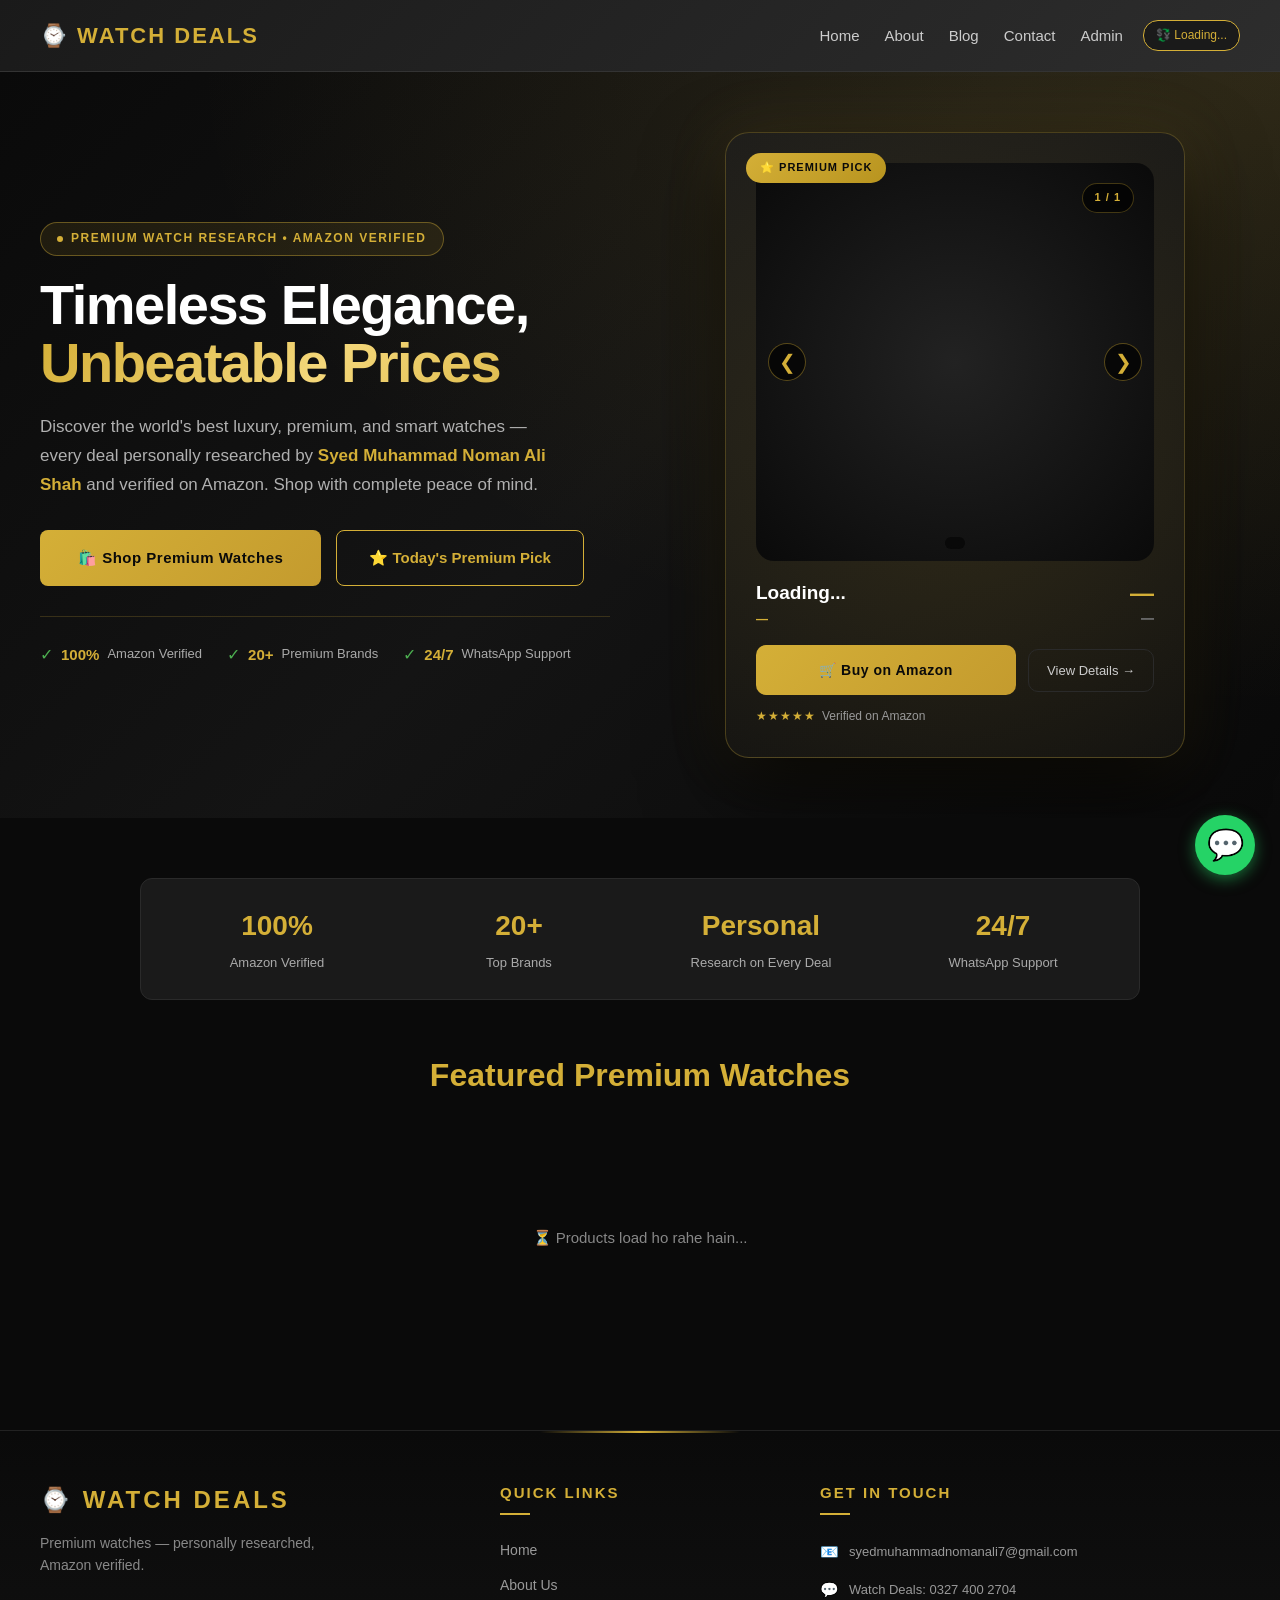
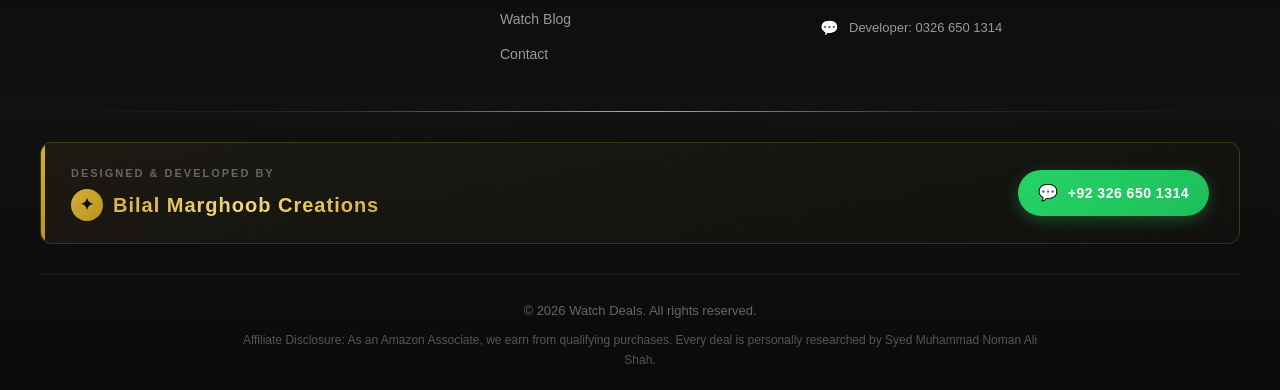
==== commit 0bf518b4: "Update index.html" ====
--- a/index.html
+++ b/index.html
@@ -20,6 +20,9 @@
   <meta name="twitter:card" content="summary_large_image">
   <meta name="twitter:title" content="Watch Deals – Best Luxury & Premium Watches Online">
   <meta name="twitter:description" content="Premium watches — personally researched, Amazon verified.">
+
+  <!-- Supabase JS Client -->
+  <script src="https://cdn.jsdelivr.net/npm/@supabase/supabase-js@2"></script>
 
   <script type="application/ld+json">
   {
@@ -80,7 +83,6 @@
     .hero-mini-trust div strong { color: var(--gold); font-size: 15px; }
     .hero-mini-trust .tick { color: #4caf50; font-size: 16px; }
 
-    /* RIGHT — Premium Watch SLIDESHOW */
     .hero-right { position: relative; display: flex; justify-content: center; align-items: center; }
     .premium-watch-card { position: relative; background: linear-gradient(160deg, #1a1a1a, #0f0f0f); border: 1px solid rgba(212, 175, 55, 0.3); border-radius: 24px; padding: 30px; box-shadow: 0 30px 80px rgba(0, 0, 0, 0.8), 0 0 60px rgba(212, 175, 55, 0.15); width: 100%; max-width: 460px; overflow: hidden; }
     .premium-watch-card::before { content: ''; position: absolute; top: -50%; right: -50%; width: 200%; height: 200%; background: radial-gradient(circle, rgba(212, 175, 55, 0.15), transparent 60%); animation: rotateGlow 8s linear infinite; pointer-events: none; }
@@ -88,100 +90,22 @@
 
     .premium-badge-top { position: absolute; top: 20px; left: 20px; background: linear-gradient(135deg, #d4af37, #b8941f); color: #0a0a0a; padding: 6px 14px; border-radius: 20px; font-size: 11px; font-weight: 800; letter-spacing: 1px; text-transform: uppercase; z-index: 5; }
 
-    /* SLIDESHOW CONTAINER */
-    .premium-slideshow {
-      position: relative;
-      border-radius: 18px;
-      overflow: hidden;
-      background: radial-gradient(circle at center, #222, #0a0a0a);
-      aspect-ratio: 1/1;
-      margin-bottom: 20px;
-      z-index: 2;
-    }
-    .premium-slide {
-      position: absolute;
-      top: 0; left: 0;
-      width: 100%; height: 100%;
-      opacity: 0;
-      transition: opacity 0.8s ease;
-      display: flex;
-      align-items: center;
-      justify-content: center;
-      padding: 5%;
-    }
+    .premium-slideshow { position: relative; border-radius: 18px; overflow: hidden; background: radial-gradient(circle at center, #222, #0a0a0a); aspect-ratio: 1/1; margin-bottom: 20px; z-index: 2; }
+    .premium-slide { position: absolute; top: 0; left: 0; width: 100%; height: 100%; opacity: 0; transition: opacity 0.8s ease; display: flex; align-items: center; justify-content: center; padding: 5%; }
     .premium-slide.active { opacity: 1; z-index: 2; }
-    .premium-slide img {
-      width: 100%; height: 100%;
-      object-fit: cover;
-      border-radius: 14px;
-      transition: transform 0.6s ease;
-    }
+    .premium-slide img { width: 100%; height: 100%; object-fit: cover; border-radius: 14px; transition: transform 0.6s ease; }
     .premium-watch-card:hover .premium-slide.active img { transform: scale(1.06) rotate(-2deg); }
 
-    /* SLIDE NAV ARROWS */
-    .slide-nav {
-      position: absolute;
-      top: 50%;
-      transform: translateY(-50%);
-      background: rgba(0, 0, 0, 0.65);
-      color: var(--gold);
-      border: 1px solid rgba(212, 175, 55, 0.4);
-      width: 38px; height: 38px;
-      border-radius: 50%;
-      cursor: pointer;
-      font-size: 20px;
-      display: flex;
-      align-items: center;
-      justify-content: center;
-      z-index: 6;
-      transition: all 0.3s;
-      backdrop-filter: blur(4px);
-    }
+    .slide-nav { position: absolute; top: 50%; transform: translateY(-50%); background: rgba(0, 0, 0, 0.65); color: var(--gold); border: 1px solid rgba(212, 175, 55, 0.4); width: 38px; height: 38px; border-radius: 50%; cursor: pointer; font-size: 20px; display: flex; align-items: center; justify-content: center; z-index: 6; transition: all 0.3s; backdrop-filter: blur(4px); }
     .slide-nav:hover { background: var(--gold); color: #0a0a0a; border-color: var(--gold); transform: translateY(-50%) scale(1.1); }
     .slide-nav.prev { left: 12px; }
     .slide-nav.next { right: 12px; }
 
-    /* SLIDE DOTS */
-    .slide-dots {
-      position: absolute;
-      bottom: 12px;
-      left: 50%;
-      transform: translateX(-50%);
-      display: flex;
-      gap: 6px;
-      z-index: 6;
-      background: rgba(0, 0, 0, 0.5);
-      padding: 6px 10px;
-      border-radius: 20px;
-      backdrop-filter: blur(4px);
-    }
-    .slide-dot {
-      width: 7px; height: 7px;
-      border-radius: 50%;
-      background: rgba(255, 255, 255, 0.4);
-      cursor: pointer;
-      transition: all 0.3s;
-      border: none;
-      padding: 0;
-    }
+    .slide-dots { position: absolute; bottom: 12px; left: 50%; transform: translateX(-50%); display: flex; gap: 6px; z-index: 6; background: rgba(0, 0, 0, 0.5); padding: 6px 10px; border-radius: 20px; backdrop-filter: blur(4px); }
+    .slide-dot { width: 7px; height: 7px; border-radius: 50%; background: rgba(255, 255, 255, 0.4); cursor: pointer; transition: all 0.3s; border: none; padding: 0; }
     .slide-dot.active { background: var(--gold); width: 22px; border-radius: 4px; }
 
-    /* SLIDE COUNTER */
-    .slide-counter {
-      position: absolute;
-      top: 20px;
-      right: 20px;
-      background: rgba(0, 0, 0, 0.65);
-      color: var(--gold);
-      padding: 5px 12px;
-      border-radius: 15px;
-      font-size: 11px;
-      font-weight: 700;
-      letter-spacing: 1px;
-      z-index: 6;
-      backdrop-filter: blur(4px);
-      border: 1px solid rgba(212, 175, 55, 0.3);
-    }
+    .slide-counter { position: absolute; top: 20px; right: 20px; background: rgba(0, 0, 0, 0.65); color: var(--gold); padding: 5px 12px; border-radius: 15px; font-size: 11px; font-weight: 700; letter-spacing: 1px; z-index: 6; backdrop-filter: blur(4px); border: 1px solid rgba(212, 175, 55, 0.3); }
 
     .premium-info-row { display: flex; justify-content: space-between; align-items: flex-start; gap: 15px; margin-bottom: 15px; position: relative; z-index: 2; transition: opacity 0.4s; }
     .premium-info-row h3 { color: #fff; font-size: 19px; font-weight: 700; line-height: 1.3; margin-bottom: 4px; }
@@ -222,6 +146,8 @@
     .product-info .price span { font-size: 14px; color: #777; text-decoration: line-through; margin-left: 10px; font-weight: normal; }
     .buy-btn { display: block; width: 100%; text-align: center; background: var(--gold); color: var(--dark-bg); padding: 12px; border-radius: 6px; text-decoration: none; font-weight: bold; transition: background 0.3s; border: none; cursor: pointer; font-size: 15px; }
     .buy-btn:hover { background: var(--gold-dark); }
+
+    .loading-products { text-align: center; padding: 60px 20px; grid-column: 1 / -1; color: #888; font-size: 15px; }
 
     .modal { display: none; position: fixed; top: 0; left: 0; width: 100%; height: 100%; background: rgba(0,0,0,0.9); z-index: 1000; justify-content: center; align-items: center; padding: 20px; overflow-y: auto; }
     .modal.active { display: flex; }
@@ -245,17 +171,7 @@
     .modal-desc { color: #ccc; font-size: 15px; line-height: 1.7; margin-bottom: 15px; }
     .modal-video iframe { width: 100%; height: 220px; border-radius: 10px; border: none; }
 
-    /* ============================================
-       PREMIUM FOOTER WITH DEVELOPER SIGNATURE
-       ============================================ */
-    footer {
-      background: linear-gradient(180deg, #0a0a0a 0%, #111 50%, #0a0a0a 100%);
-      color: #888;
-      border-top: 1px solid #222;
-      margin-top: 60px;
-      padding: 50px 40px 20px;
-      position: relative;
-    }
+    footer { background: linear-gradient(180deg, #0a0a0a 0%, #111 50%, #0a0a0a 100%); color: #888; border-top: 1px solid #222; margin-top: 60px; padding: 50px 40px 20px; position: relative; }
     footer::before { content: ''; position: absolute; top: 0; left: 50%; transform: translateX(-50%); width: 200px; height: 2px; background: linear-gradient(90deg, transparent, #d4af37, transparent); }
     .footer-content { max-width: 1200px; margin: 0 auto; display: grid; grid-template-columns: 1.5fr 1fr 1.5fr; gap: 40px; padding-bottom: 40px; }
     .footer-brand .footer-logo { font-size: 24px; font-weight: bold; color: #d4af37; letter-spacing: 3px; margin-bottom: 12px; }
@@ -360,7 +276,6 @@
   </nav>
 </header>
 
-<!-- ============ PREMIUM HERO WITH SLIDESHOW ============ -->
 <section class="hero">
   <div class="hero-inner">
     <div class="hero-left">
@@ -390,9 +305,7 @@
       <div class="premium-watch-card">
         <div class="premium-badge-top">⭐ Premium Pick</div>
 
-        <!-- SLIDESHOW -->
         <div class="premium-slideshow" id="premiumSlideshow">
-          <!-- Slides injected by JS -->
           <button class="slide-nav prev" id="slidePrev" aria-label="Previous">❮</button>
           <button class="slide-nav next" id="slideNext" aria-label="Next">❯</button>
           <div class="slide-counter" id="slideCounter">1 / 1</div>
@@ -432,7 +345,9 @@
 <h2 class="section-title" id="products">Featured Premium Watches</h2>
 
 <section class="brand-filters" id="brandFilters"></section>
-<main class="products" id="productGrid"></main>
+<main class="products" id="productGrid">
+  <div class="loading-products">⏳ Products load ho rahe hain...</div>
+</main>
 
 <div id="quickViewModal" class="modal" role="dialog" aria-modal="true">
   <div class="modal-content">
@@ -461,7 +376,6 @@
   </div>
 </div>
 
-<!-- ============ PREMIUM FOOTER ============ -->
 <footer>
   <div class="footer-content">
     <div class="footer-brand">
@@ -516,7 +430,16 @@
 <a href="https://wa.me/923274002704" class="whatsapp-float" target="_blank">💬</a>
 
 <script>
-// ============ CURRENCY ============
+// ============================================
+// SUPABASE CONFIG
+// ============================================
+const SUPABASE_URL = "https://trdjgqlputsmlltvdrni.supabase.co";
+const SUPABASE_KEY = "sb_publishable_GNfLdqVkzZv77P97ycRESg_bz_8lHkP";
+const supabaseClient = window.supabase.createClient(SUPABASE_URL, SUPABASE_KEY);
+
+// ============================================
+// CURRENCY
+// ============================================
 const currencyRates = {
   PKR: { rate: 1, symbol: 'Rs ', code: 'PKR' }, USD: { rate: 0.0036, symbol: '$', code: 'USD' },
   EUR: { rate: 0.0033, symbol: '€', code: 'EUR' }, GBP: { rate: 0.0028, symbol: '£', code: 'GBP' },
@@ -562,35 +485,74 @@
     currencyCode = tzMap[tz] || 'PKR';
   } catch (err) { currencyCode = 'PKR'; }
   currentCurrency = currencyRates[currencyCode] || currencyRates.PKR;
-  document.getElementById('currencyBadge').textContent = `💱 ${currentCurrency.code}`;
+  const badge = document.getElementById('currencyBadge');
+  if (badge) badge.textContent = `💱 ${currentCurrency.code}`;
   detectCountry();
+}
+
+function convertPrice(pkrPrice) {
+  const price = Number(pkrPrice) || 0;
+  const converted = price * currentCurrency.rate;
+  if (['PKR','INR','BDT'].includes(currentCurrency.code)) return currentCurrency.symbol + Math.round(converted).toLocaleString();
+  return currentCurrency.symbol + converted.toFixed(2);
+}
+
+// ============================================
+// PRODUCTS — LOAD FROM SUPABASE
+// ============================================
+let products = [];
+
+async function loadProductsFromSupabase() {
+  const grid = document.getElementById('productGrid');
+  grid.innerHTML = '<div class="loading-products">⏳ Products load ho rahe hain...</div>';
+
+  const { data, error } = await supabaseClient
+    .from('products')
+    .select('*')
+    .order('created_at', { ascending: false });
+
+  if (error) {
+    console.error('Supabase load error:', error);
+    grid.innerHTML = '<div class="loading-products">⚠️ Products load nahi ho sake. Baad mein try karein.</div>';
+    return;
+  }
+
+  // Map Supabase row → frontend product shape
+  products = (data || []).map(p => {
+    const imagesArr = p.images ? p.images.split(',').map(s => s.trim()).filter(v => v) : [];
+    return {
+      id: p.id,
+      name: p.name || 'Untitled Watch',
+      brand: p.brand || 'Unknown',
+      originalPrice: Number(p.original_price) || 0,
+      discountedPrice: Number(p.discounted_price) || 0,
+      description: p.description || '',
+      images: imagesArr,
+      mainImage: imagesArr[0] || 'https://via.placeholder.com/600x600/1a1a1a/d4af37?text=Watch',
+      video: p.video || '',
+      affiliateLink: p.affiliate_link || '#'
+    };
+  });
+
+  if (products.length === 0) {
+    grid.innerHTML = '<div class="loading-products">📦 Abhi koi product available nahi hai. Jald aa rahe hain!</div>';
+    // Hide slideshow content gracefully
+    document.getElementById('premiumSlideshow').style.display = 'none';
+    document.getElementById('premiumInfoRow').style.display = 'none';
+    return;
+  }
+
+  renderBrandFilters();
   renderProducts(products);
   renderPremiumSlideshow();
 }
 
-function convertPrice(pkrPrice) {
-  const converted = pkrPrice * currentCurrency.rate;
-  if (['PKR','INR','BDT'].includes(currentCurrency.code)) return currentCurrency.symbol + Math.round(converted).toLocaleString();
-  return currentCurrency.symbol + converted.toFixed(2);
-}
-
-// ============ PRODUCTS ============
-const defaultProducts = [
-  { id: 1, name: "Classic Leather Watch", brand: "Fossil", originalPrice: 8999, discountedPrice: 4999, description: "Premium leather strap with stainless steel case. Water resistant. Verified on Amazon.", mainImage: "https://images.unsplash.com/photo-1524592094714-0f0654e20314?w=600&h=400&fit=crop", images: ["https://images.unsplash.com/photo-1524592094714-0f0654e20314?w=600&h=400&fit=crop","https://images.unsplash.com/photo-1523170335258-f5ed11844a49?w=600&h=400&fit=crop"], video: "", affiliateLink: "https://amzn.to/3TVOvP0" },
-  { id: 2, name: "Luxury Gold Watch", brand: "Rolex", originalPrice: 19999, discountedPrice: 12999, description: "Elegant gold-plated design. Automatic movement, sapphire crystal. A timeless classic.", mainImage: "https://images.unsplash.com/photo-1523170335258-f5ed11844a49?w=600&h=400&fit=crop", images: ["https://images.unsplash.com/photo-1523170335258-f5ed11844a49?w=600&h=400&fit=crop"], video: "", affiliateLink: "https://amzn.to/47LIvvw" },
-  { id: 3, name: "Smart Watch Pro", brand: "Apple", originalPrice: 11999, discountedPrice: 6499, description: "AMOLED display, heart rate monitor, GPS tracking. Fast delivery on Amazon.", mainImage: "https://images.unsplash.com/photo-1547996160-81dfa63595aa?w=600&h=400&fit=crop", images: ["https://images.unsplash.com/photo-1547996160-81dfa63595aa?w=600&h=400&fit=crop"], video: "", affiliateLink: "https://amzn.to/4ySjdYH" },
-  { id: 4, name: "Chronograph Sport Watch", brand: "Seiko", originalPrice: 15999, discountedPrice: 8999, description: "Chronograph with tachymeter bezel. Japanese movement, stainless steel construction.", mainImage: "https://images.unsplash.com/photo-1522312346375-d1a52e2b99b3?w=600&h=400&fit=crop", images: ["https://images.unsplash.com/photo-1522312346375-d1a52e2b99b3?w=600&h=400&fit=crop"], video: "", affiliateLink: "https://amzn.to/4hQEJG5" },
-  { id: 5, name: "Minimalist Slim Watch", brand: "Daniel Wellington", originalPrice: 7499, discountedPrice: 3999, description: "Ultra-slim minimalist design with mesh strap. Lightweight everyday wear.", mainImage: "https://images.unsplash.com/photo-1594534475808-b18fc33b045e?w=600&h=400&fit=crop", images: ["https://images.unsplash.com/photo-1594534475808-b18fc33b045e?w=600&h=400&fit=crop"], video: "", affiliateLink: "https://amzn.to/3TVOvP0" },
-  { id: 6, name: "Diver Pro Watch", brand: "Casio", originalPrice: 16999, discountedPrice: 9999, description: "200m water resistant, luminous hands, screw-down crown. Built for adventure.", mainImage: "https://images.unsplash.com/photo-1526045431048-f857369baa09?w=600&h=400&fit=crop", images: ["https://images.unsplash.com/photo-1526045431048-f857369baa09?w=600&h=400&fit=crop"], video: "", affiliateLink: "https://amzn.to/4yyoT9v" }
-];
-
-let products = JSON.parse(localStorage.getItem('watchProducts')) || defaultProducts;
-if (!localStorage.getItem('watchProducts')) localStorage.setItem('watchProducts', JSON.stringify(defaultProducts));
-
-// ============ PREMIUM SLIDESHOW ============
+// ============================================
+// PREMIUM SLIDESHOW
+// ============================================
 let slideIndex = 0;
 let slideTimer = null;
-const SLIDE_INTERVAL = 4000; // 4 seconds
+const SLIDE_INTERVAL = 4000;
 
 function renderPremiumSlideshow() {
   const slideshow = document.getElementById('premiumSlideshow');
@@ -599,10 +561,12 @@
 
   if (!slideshow || !products.length) return;
 
-  // Remove old slides (but keep nav buttons, dots, counter)
+  slideshow.style.display = 'block';
+  document.getElementById('premiumInfoRow').style.display = 'flex';
+
+  // Remove old slides
   slideshow.querySelectorAll('.premium-slide').forEach(s => s.remove());
 
-  // Build slides — insert BEFORE the prev button so z-order is right
   const prevBtn = document.getElementById('slidePrev');
   products.forEach((p, i) => {
     const slide = document.createElement('div');
@@ -612,19 +576,14 @@
     slideshow.insertBefore(slide, prevBtn);
   });
 
-  // Build dots
   dotsContainer.innerHTML = products.map((p, i) => `<button class="slide-dot${i === 0 ? ' active' : ''}" data-index="${i}" aria-label="Slide ${i+1}"></button>`).join('');
   dotsContainer.querySelectorAll('.slide-dot').forEach(dot => {
     dot.addEventListener('click', () => goToSlide(parseInt(dot.dataset.index)));
   });
 
-  // Update counter
   counter.textContent = `1 / ${products.length}`;
-
-  // Update info + CTA
+  slideIndex = 0;
   updateSlideInfo(0);
-
-  // Start autoplay
   startAutoplay();
 }
 
@@ -681,9 +640,11 @@
   startAutoplay();
 }
 
-// ============ PRODUCT GRID ============
+// ============================================
+// PRODUCT GRID
+// ============================================
 function renderBrandFilters() {
-  const brands = ['all', ...new Set(products.map(p => p.brand))];
+  const brands = ['all', ...new Set(products.map(p => p.brand).filter(Boolean))];
   const container = document.getElementById('brandFilters');
   container.innerHTML = brands.map(b => `<button class="brand-btn ${b === 'all' ? 'active' : ''}" data-brand="${b}">${b === 'all' ? 'All Brands' : b}</button>`).join('');
   container.querySelectorAll('.brand-btn').forEach(btn => {
@@ -699,8 +660,14 @@
 function renderProducts(list) {
   const grid = document.getElementById('productGrid');
   if (!grid) return;
+
+  if (!list || list.length === 0) {
+    grid.innerHTML = '<div class="loading-products">📦 Is brand mein koi product nahi mila.</div>';
+    return;
+  }
+
   grid.innerHTML = list.map(p => `
-    <div class="product-card" onclick="openQuickView(${p.id})">
+    <div class="product-card" onclick="openQuickView('${p.id}')">
       <img src="${p.mainImage}" alt="${p.name} - ${p.brand} watch available on Amazon" loading="lazy" onerror="this.src='https://via.placeholder.com/600x400/1a1a1a/d4af37?text=Watch'">
       <div class="product-info">
         <h3>${p.name}</h3>
@@ -713,29 +680,41 @@
 }
 
 function openQuickView(id) {
-  const product = products.find(p => p.id === id);
+  const product = products.find(p => String(p.id) === String(id));
   if (!product) return;
+
   const images = (product.images && product.images.length > 0) ? product.images : [product.mainImage];
   const mainImg = document.getElementById('modalMainImage');
-  mainImg.src = images[0]; mainImg.alt = product.name;
+  mainImg.src = images[0]; 
+  mainImg.alt = product.name;
   mainImg.onerror = function() { this.src = 'https://via.placeholder.com/600x400/1a1a1a/d4af37?text=Watch'; };
+
   const thumbs = document.getElementById('modalThumbnails');
   if (images.length > 1) {
     thumbs.innerHTML = images.map((img, i) => `<img src="${img}" alt="View ${i+1}" class="${i === 0 ? 'active' : ''}" onclick="switchModalImage('${img.replace(/'/g, "\\'")}', this)">`).join('');
     thumbs.style.display = 'flex';
-  } else { thumbs.innerHTML = ''; thumbs.style.display = 'none'; }
+  } else { 
+    thumbs.innerHTML = ''; 
+    thumbs.style.display = 'none'; 
+  }
+
   document.getElementById('modalTitle').textContent = product.name;
   document.getElementById('modalBrand').textContent = product.brand;
   document.getElementById('modalDiscountedPrice').textContent = convertPrice(product.discountedPrice);
   document.getElementById('modalOriginalPrice').textContent = convertPrice(product.originalPrice);
   document.getElementById('modalDescription').textContent = product.description || 'No description available.';
   document.getElementById('modalBuyBtn').href = product.affiliateLink;
+
   const videoSection = document.getElementById('modalVideoSection');
   const videoContainer = document.getElementById('modalVideoContainer');
   if (product.video && product.video.trim() !== '') {
     videoContainer.innerHTML = `<iframe src="${product.video}" allowfullscreen title="${product.name} video"></iframe>`;
     videoSection.style.display = 'block';
-  } else { videoContainer.innerHTML = ''; videoSection.style.display = 'none'; }
+  } else { 
+    videoContainer.innerHTML = ''; 
+    videoSection.style.display = 'none'; 
+  }
+
   document.getElementById('modalBuyBtn').onclick = () => trackClick(product);
   document.getElementById('quickViewModal').classList.add('active');
   document.body.style.overflow = 'hidden';
@@ -754,21 +733,31 @@
 
 function trackClick(product) {
   let clicks = JSON.parse(localStorage.getItem('watchClicks')) || [];
-  clicks.push({ productId: product.id, productName: product.name, brand: product.brand, currency: currentCurrency.code, country: currentCountry.name, countryCode: currentCountry.code, countryFlag: currentCountry.flag, date: new Date().toISOString().split('T')[0], timestamp: Date.now() });
+  clicks.push({ 
+    productId: product.id, 
+    productName: product.name, 
+    brand: product.brand, 
+    currency: currentCurrency.code, 
+    country: currentCountry.name, 
+    countryCode: currentCountry.code, 
+    countryFlag: currentCountry.flag, 
+    date: new Date().toISOString().split('T')[0], 
+    timestamp: Date.now() 
+  });
   localStorage.setItem('watchClicks', JSON.stringify(clicks));
 }
 
-// ============ INIT ============
+// ============================================
+// INIT
+// ============================================
 document.addEventListener('DOMContentLoaded', () => {
-  renderBrandFilters();
-  renderProducts(products);
-  detectCurrency(); // detects currency + renders premium slideshow at end
+  detectCurrency();
+  loadProductsFromSupabase();
 
   // Slideshow controls
   document.getElementById('slidePrev').addEventListener('click', prevSlide);
   document.getElementById('slideNext').addEventListener('click', nextSlide);
 
-  // Pause autoplay on hover
   const slideshow = document.getElementById('premiumSlideshow');
   slideshow.addEventListener('mouseenter', stopAutoplay);
   slideshow.addEventListener('mouseleave', startAutoplay);
@@ -778,7 +767,6 @@
   document.getElementById('quickViewModal').addEventListener('click', (e) => { if (e.target.id === 'quickViewModal') closeModal(); });
   document.addEventListener('keydown', (e) => {
     if (e.key === 'Escape') closeModal();
-    // Arrow keys for slideshow (only if modal closed)
     if (!document.getElementById('quickViewModal').classList.contains('active')) {
       if (e.key === 'ArrowRight') nextSlide();
       if (e.key === 'ArrowLeft') prevSlide();
